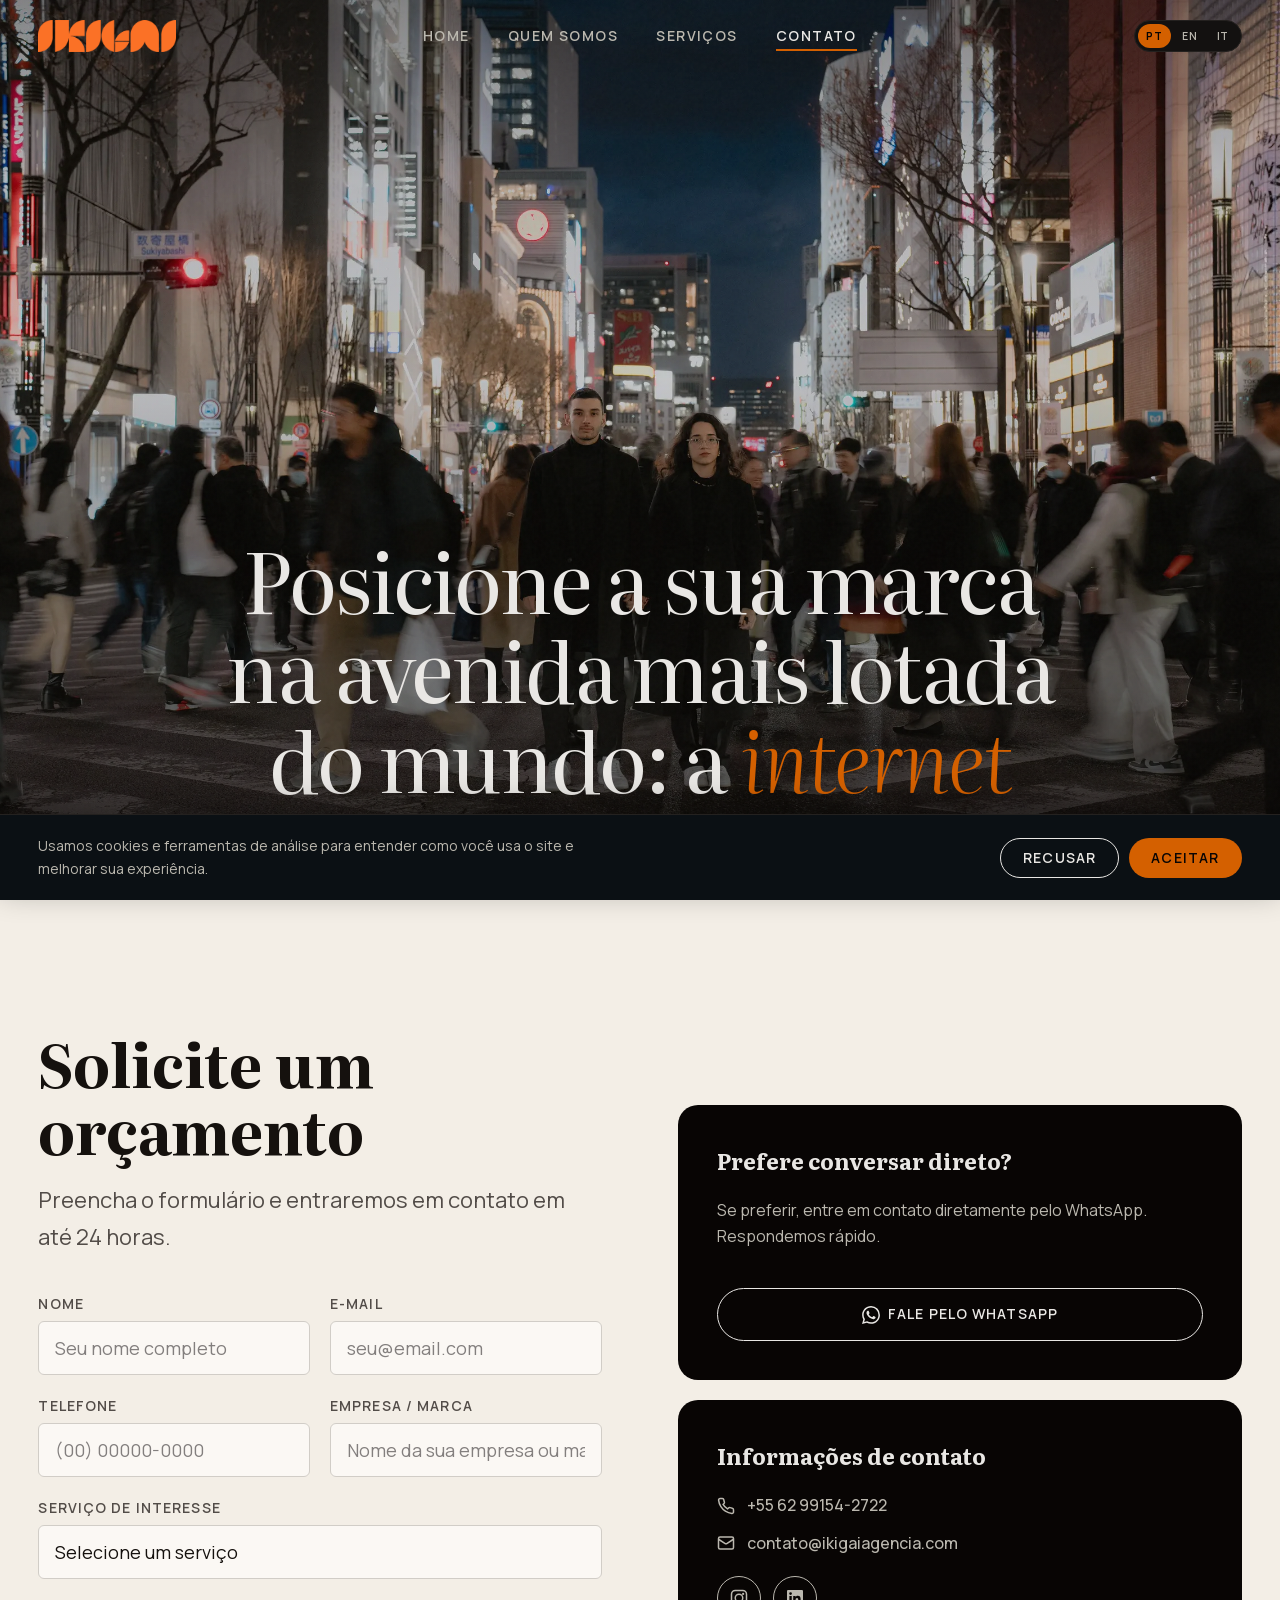
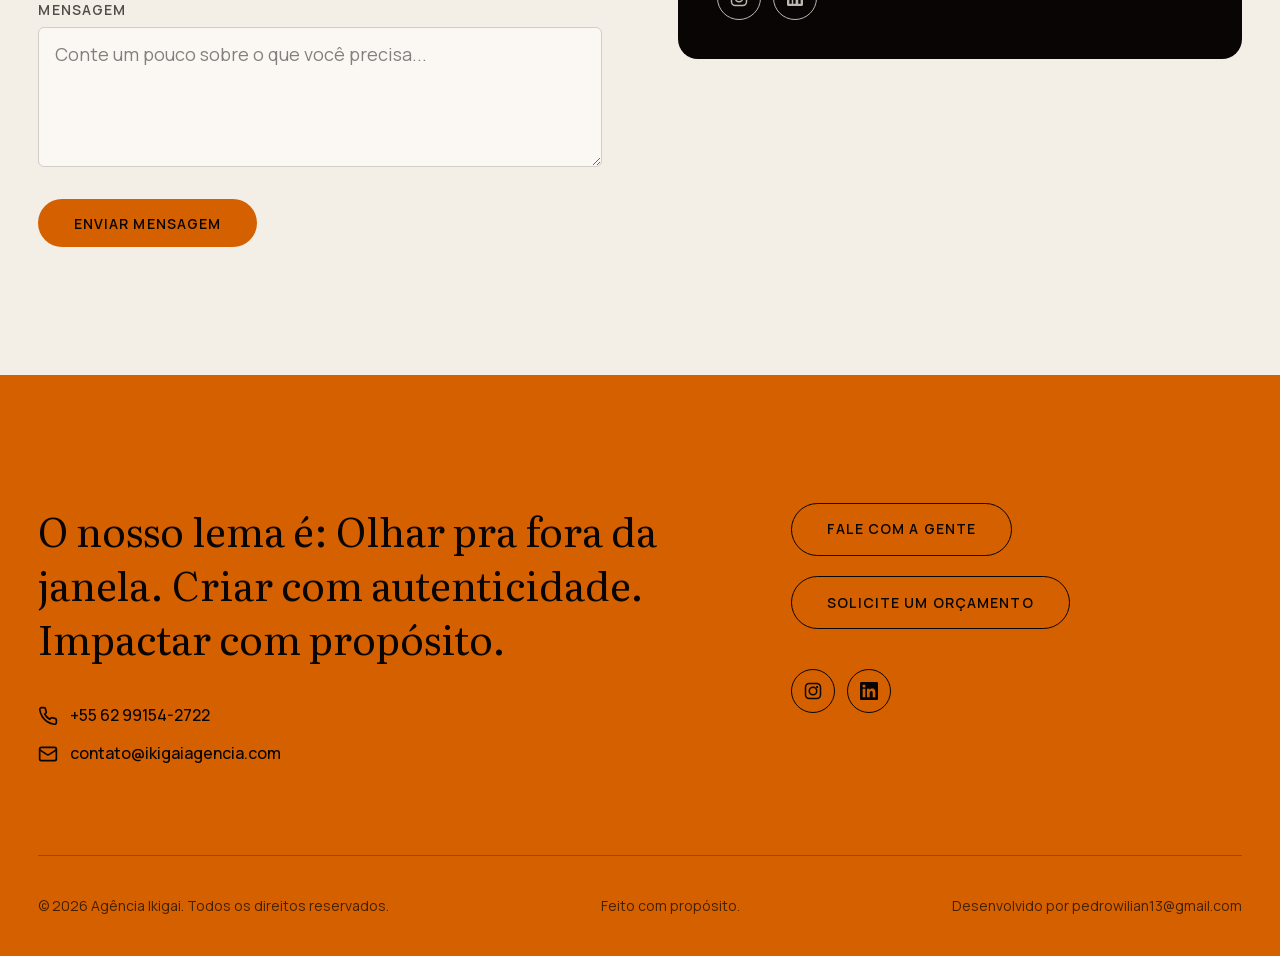
==== contato.html @ 5afc7153 "Usa URLs limpas nos links internos (sem .html) GitHub Pages ja serve /pagina como alias de pagina.ht" ====
<!DOCTYPE html>
<html lang="pt-BR">
<head>
  <meta charset="UTF-8">
  <meta name="viewport" content="width=device-width, initial-scale=1.0">
  <meta name="description" content="Entre em contato com a Agência Ikigai. Solicite um orçamento ou fale com nossa equipe pelo WhatsApp.">
  <meta name="keywords" content="contato agência Ikigai, orçamento marketing digital, WhatsApp agência">
  <meta name="author" content="Agência Ikigai">
  <meta name="robots" content="index, follow">
  <meta name="theme-color" content="#D96E30">
  <link rel="canonical" href="https://ikigaiagencia.com/contato">

  <meta property="og:type" content="website">
  <meta property="og:title" content="Contato — Agência Ikigai">
  <meta property="og:description" content="Entre em contato com a Agência Ikigai. Solicite um orçamento ou fale pelo WhatsApp.">
  <meta property="og:url" content="https://ikigaiagencia.com/contato">
  <meta property="og:site_name" content="Agência Ikigai">
  <meta property="og:image" content="https://ikigaiagencia.com/assets/og-image.png">
  <meta property="og:locale" content="pt_BR">
  <meta name="twitter:card" content="summary">
  <meta name="twitter:title" content="Contato — Agência Ikigai">
  <meta name="twitter:description" content="Solicite um orçamento ou fale com a equipe Ikigai.">

  <title>Contato — Agência Ikigai</title>
  <link rel="icon" type="image/png" href="assets/logo_favicon.png">
  <link rel="apple-touch-icon" href="assets/icon_png.png">
  <link rel="preload" href="assets/fonts/manrope.woff2" as="font" type="font/woff2" crossorigin>
  <link rel="preload" href="assets/fonts/literata-normal.woff2" as="font" type="font/woff2" crossorigin>
  <link rel="stylesheet" href="css/style.css">

  <!-- Structured Data -->
  <script type="application/ld+json">
  {
    "@context": "https://schema.org",
    "@type": "MarketingAgency",
    "name": "Agência Ikigai",
    "url": "https://ikigaiagencia.com",
    "logo": "https://ikigaiagencia.com/assets/logo_header.png",
    "description": "Agência boutique de branding e conteúdo que transforma a essência de marcas em posicionamentos estratégicos.",
    "email": "contato@ikigaiagencia.com",
    "telephone": "+55-62-99154-2722",
    "sameAs": [
      "https://www.instagram.com/agencia.ikigai/",
      "https://www.linkedin.com/company/ikigai-ag%C3%AAncia/"
    ],
    "serviceType": ["Estratégia de Conteúdo", "Conteúdo Criativo", "Storymaker", "Análise de Perfil", "DNA da Marca", "Branding Completo", "Projetos Personalizados"]
  }
  </script>
</head>
<body>

  <a href="#main-content" class="skip-link" data-i18n="a11y.skipToContent">Pular para o conteúdo</a>

  <header class="header" role="banner">
    <a href="/" class="logo" aria-label="Ikigai - Página inicial">
      <img src="assets/logo_header.png" alt="Agência Ikigai" class="logo__img">
    </a>
    <nav class="nav" aria-label="Navegação principal">
      <a href="/" data-i18n="nav.home">Home</a>
      <a href="quem-somos" data-i18n="nav.about">Quem Somos</a>
      <a href="servicos" data-i18n="nav.services">Serviços</a>
      <a href="contato" class="active" data-i18n="nav.contact">Contato</a>
    </nav>
    <div class="lang-switch">
      <button class="lang-switch__btn active" data-lang="pt">PT</button>
      <button class="lang-switch__btn" data-lang="en">EN</button>
      <button class="lang-switch__btn" data-lang="it">IT</button>
    </div>
    <button class="hamburger" aria-label="Abrir menu" aria-expanded="false">
      <span></span><span></span><span></span>
    </button>
  </header>
  <div class="mobile-nav" role="dialog" aria-label="Menu de navegação">
    <a href="/" data-i18n="nav.home">Home</a>
    <a href="quem-somos" data-i18n="nav.about">Quem Somos</a>
    <a href="servicos" data-i18n="nav.services">Serviços</a>
    <a href="contato" data-i18n="nav.contact">Contato</a>
  </div>
  <!-- HERO -->
  <!-- HERO -->
  <section id="main-content" class="hero hero--page hero--photo section--dark">
    <picture>
      <source type="image/webp" media="(max-width: 700px)" srcset="assets/contato-hero-mobile.webp">
      <source type="image/jpeg" media="(max-width: 700px)" srcset="assets/contato-hero-mobile.jpg">
      <source type="image/webp" srcset="assets/contato-hero.webp">
      <img class="hero__photo" src="assets/contato-hero.jpg" width="2400" height="1600"
           fetchpriority="high" decoding="async"
           data-i18n="contact.hero.photoAlt" data-i18n-attr="alt"
           alt="Fundadores da Ikigai parados no cruzamento de Ginza, em Tóquio, enquanto a multidão passa ao redor">
    </picture>
    <div class="hero__scrim" aria-hidden="true"></div>
    <div class="hero__noise" aria-hidden="true"></div>
    <div class="hero__content">
      <h1 class="hero__headline hero__headline--sm" data-i18n-html="contact.hero.headline">Posicione a sua marca na avenida mais lotada do mundo: a <em>internet</em></h1>
    </div>
  </section>

  <!-- FORMULÁRIO -->
  <section class="section section--warm">
    <div class="container split-grid">

      <div class="reveal">
        <h2 class="section-title" data-i18n="cta.quote">Solicite um orçamento</h2>
        <p class="section-desc" style="margin-bottom: var(--space-md);" data-i18n="contact.form.desc">Preencha o formulário e entraremos em contato em até 24 horas.</p>

        <form class="form" action="https://api.web3forms.com/submit" method="POST" novalidate>
          <input type="hidden" name="access_key" value="4ffe1305-ec29-4b0c-a8c3-6fc9360edd80">
          <input type="hidden" name="subject" value="Novo contato via site — Agência Ikigai">
          <input type="checkbox" name="botcheck" class="form__honeypot" tabindex="-1" autocomplete="off" aria-hidden="true">

          <div class="form__row">
            <div class="form__field">
              <label class="form__label" for="name" data-i18n="contact.form.name.label">Nome</label>
              <input class="form__input" type="text" id="name" name="name" placeholder="Seu nome completo" data-i18n="contact.form.name.placeholder" required>
              <span class="form__error" data-i18n="contact.form.requiredError">Campo obrigatório</span>
            </div>
            <div class="form__field">
              <label class="form__label" for="email" data-i18n="contact.form.email.label">E-mail</label>
              <input class="form__input" type="email" id="email" name="email" placeholder="seu@email.com" data-i18n="contact.form.email.placeholder" required>
              <span class="form__error" data-i18n="contact.form.email.error">E-mail inválido</span>
            </div>
          </div>

          <div class="form__row">
            <div class="form__field">
              <label class="form__label" for="phone" data-i18n="contact.form.phone.label">Telefone</label>
              <input class="form__input" type="tel" id="phone" name="phone" placeholder="(00) 00000-0000" data-i18n="contact.form.phone.placeholder">
            </div>
            <div class="form__field">
              <label class="form__label" for="company" data-i18n="contact.form.company.label">Empresa / Marca</label>
              <input class="form__input" type="text" id="company" name="company" placeholder="Nome da sua empresa ou marca" data-i18n="contact.form.company.placeholder">
            </div>
          </div>

          <div class="form__field">
            <label class="form__label" for="service" data-i18n="contact.form.service.label">Serviço de interesse</label>
            <select class="form__select" id="service" name="service">
              <option value="" data-i18n="contact.form.service.placeholder">Selecione um serviço</option>
              <option value="estrategia-conteudo" data-i18n="services.1.name">Estratégia de Conteúdo</option>
              <option value="conteudo-criativo" data-i18n="services.2.name">Conteúdo Criativo</option>
              <option value="storymaker" data-i18n="services.3.name">Storymaker</option>
              <option value="analise-perfil" data-i18n="services.4.name">Análise de Perfil e Diagnóstico Digital</option>
              <option value="dna-marca" data-i18n="services.5.name">DNA da Marca</option>
              <option value="branding-completo" data-i18n="services.6.name">Branding Completo</option>
              <option value="projetos-personalizados" data-i18n="services.7.name">Projetos Personalizados</option>
              <option value="outro" data-i18n="contact.form.service.other">Outro</option>
            </select>
          </div>

          <div class="form__field">
            <label class="form__label" for="message" data-i18n="contact.form.message.label">Mensagem</label>
            <textarea class="form__textarea" id="message" name="message" placeholder="Conte um pouco sobre o que você precisa..." data-i18n="contact.form.message.placeholder" required></textarea>
            <span class="form__error" data-i18n="contact.form.requiredError">Campo obrigatório</span>
          </div>

          <button type="submit" class="btn btn--orange form__submit" style="align-self: flex-start; margin-top: var(--space-xs);" data-i18n="contact.form.submit" data-label-idle="contact.form.submit" data-label-busy="contact.form.submitting">Enviar mensagem</button>
        </form>

        <div class="form__success" role="status" aria-live="polite">
          <h3 data-i18n="contact.form.success.title">Mensagem enviada!</h3>
          <p data-i18n="contact.form.success.text">Obrigado pelo contato. Retornaremos em breve.</p>
          <button type="button" class="btn btn--outline-dark form__success-reset" data-i18n="contact.form.success.another">Enviar outra mensagem</button>
        </div>

        <div class="form__error-banner" role="alert" aria-live="assertive">
          <h3 data-i18n="contact.form.error.title">Não foi possível enviar</h3>
          <p data-i18n="contact.form.error.text">Algo deu errado ao enviar sua mensagem. Tente novamente ou fale com a gente pelo WhatsApp.</p>
        </div>
      </div>

      <!-- SIDEBAR -->
      <div class="reveal reveal-d2" style="padding-top: var(--space-lg);">
        <div class="info-card">
          <h3 class="info-card__title" data-i18n="contact.sidebar.whatsapp.title">Prefere conversar direto?</h3>
          <p class="info-card__text" data-i18n="contact.sidebar.whatsapp.text">Se preferir, entre em contato diretamente pelo WhatsApp. Respondemos rápido.</p>
          <a href="https://api.whatsapp.com/send?phone=5562991542722&text=Ol%C3%A1%2C%20gostaria%20de%20saber%20mais%20sobre%20os%20servi%C3%A7os%20da%20Ikigai!" class="btn btn--outline" target="_blank" rel="noopener" style="width: 100%; justify-content: center;">
            <svg viewBox="0 0 24 24" fill="currentColor" style="width:18px;height:18px;"><path d="M17.472 14.382c-.297-.149-1.758-.867-2.03-.967-.273-.099-.471-.148-.67.15-.197.297-.767.966-.94 1.164-.173.199-.347.223-.644.075-.297-.15-1.255-.463-2.39-1.475-.883-.788-1.48-1.761-1.653-2.059-.173-.297-.018-.458.13-.606.134-.133.298-.347.446-.52.149-.174.198-.298.298-.497.099-.198.05-.371-.025-.52-.075-.149-.669-1.612-.916-2.207-.242-.579-.487-.5-.669-.51-.173-.008-.371-.01-.57-.01-.198 0-.52.074-.792.372-.272.297-1.04 1.016-1.04 2.479 0 1.462 1.065 2.875 1.213 3.074.149.198 2.096 3.2 5.077 4.487.709.306 1.262.489 1.694.625.712.227 1.36.195 1.871.118.571-.085 1.758-.719 2.006-1.413.248-.694.248-1.289.173-1.413-.074-.124-.272-.198-.57-.347m-5.421 7.403h-.004a9.87 9.87 0 01-5.031-1.378l-.361-.214-3.741.982.998-3.648-.235-.374a9.86 9.86 0 01-1.51-5.26c.001-5.45 4.436-9.884 9.888-9.884 2.64 0 5.122 1.03 6.988 2.898a9.825 9.825 0 012.893 6.994c-.003 5.45-4.437 9.884-9.885 9.884m8.413-18.297A11.815 11.815 0 0012.05 0C5.495 0 .16 5.335.157 11.892c0 2.096.547 4.142 1.588 5.945L.057 24l6.305-1.654a11.882 11.882 0 005.683 1.448h.005c6.554 0 11.89-5.335 11.893-11.893a11.821 11.821 0 00-3.48-8.413z"/></svg>
            <span data-i18n="contact.sidebar.whatsapp.cta">Fale pelo WhatsApp</span>
          </a>
        </div>

        <div class="info-card">
          <h3 class="info-card__title" data-i18n="contact.sidebar.info.title">Informações de contato</h3>
          <div class="footer__contact-row" style="color: var(--text-muted);">
            <svg viewBox="0 0 24 24" fill="none" stroke="currentColor" stroke-width="2" style="width:18px;height:18px;"><path d="M22 16.92v3a2 2 0 01-2.18 2 19.79 19.79 0 01-8.63-3.07 19.5 19.5 0 01-6-6 19.79 19.79 0 01-3.07-8.67A2 2 0 014.11 2h3a2 2 0 012 1.72c.127.96.361 1.903.7 2.81a2 2 0 01-.45 2.11L8.09 9.91a16 16 0 006 6l1.27-1.27a2 2 0 012.11-.45c.907.339 1.85.573 2.81.7A2 2 0 0122 16.92z"/></svg>
            <span>+55 62 99154-2722</span>
          </div>
          <div class="footer__contact-row" style="color: var(--text-muted);">
            <svg viewBox="0 0 24 24" fill="none" stroke="currentColor" stroke-width="2" style="width:18px;height:18px;"><rect x="2" y="4" width="20" height="16" rx="2"/><path d="M22 7l-8.97 5.7a1.94 1.94 0 01-2.06 0L2 7"/></svg>
            <span>contato@ikigaiagencia.com</span>
          </div>
          <div class="footer__social" style="margin-top: var(--space-sm);">
            <a href="https://www.instagram.com/agencia.ikigai/" target="_blank" rel="noopener" aria-label="Instagram" style="border-color: var(--text-muted); color: var(--text-muted);">
              <svg viewBox="0 0 24 24" fill="none" stroke="currentColor" stroke-width="2"><rect x="2" y="2" width="20" height="20" rx="5"/><circle cx="12" cy="12" r="5"/><circle cx="17.5" cy="6.5" r="1.5" fill="currentColor" stroke="none"/></svg>
            </a>
            <a href="https://www.linkedin.com/company/ikigai-ag%C3%AAncia/" target="_blank" rel="noopener" aria-label="LinkedIn" style="border-color: var(--text-muted); color: var(--text-muted);">
              <svg viewBox="0 0 24 24" fill="currentColor" style="width:16px;height:16px;"><path d="M20.447 20.452h-3.554v-5.569c0-1.328-.027-3.037-1.852-3.037-1.853 0-2.136 1.445-2.136 2.939v5.667H9.351V9h3.414v1.561h.046c.477-.9 1.637-1.85 3.37-1.85 3.601 0 4.267 2.37 4.267 5.455v6.286zM5.337 7.433a2.062 2.062 0 01-2.063-2.065 2.064 2.064 0 112.063 2.065zm1.782 13.019H3.555V9h3.564v11.452zM22.225 0H1.771C.792 0 0 .774 0 1.729v20.542C0 23.227.792 24 1.771 24h20.451C23.2 24 24 23.227 24 22.271V1.729C24 .774 23.2 0 22.222 0h.003z"/></svg>
            </a>
          </div>
        </div>
      </div>

    </div>
  </section>

  <!-- FOOTER -->
  <footer class="footer" role="contentinfo">
    <div class="footer__grid">
      <div>
        <p class="footer__tagline" data-i18n="footer.tagline">Somos mais que uma agência de marketing: somos construtores de narrativas autênticas que refletem a essência única de cada marca.</p>
        <div class="footer__contact-row">
          <svg viewBox="0 0 24 24" fill="none" stroke="currentColor" stroke-width="2"><path d="M22 16.92v3a2 2 0 01-2.18 2 19.79 19.79 0 01-8.63-3.07 19.5 19.5 0 01-6-6 19.79 19.79 0 01-3.07-8.67A2 2 0 014.11 2h3a2 2 0 012 1.72c.127.96.361 1.903.7 2.81a2 2 0 01-.45 2.11L8.09 9.91a16 16 0 006 6l1.27-1.27a2 2 0 012.11-.45c.907.339 1.85.573 2.81.7A2 2 0 0122 16.92z"/></svg>
          <span>+55 62 99154-2722</span>
        </div>
        <div class="footer__contact-row">
          <svg viewBox="0 0 24 24" fill="none" stroke="currentColor" stroke-width="2"><rect x="2" y="4" width="20" height="16" rx="2"/><path d="M22 7l-8.97 5.7a1.94 1.94 0 01-2.06 0L2 7"/></svg>
          <span>contato@ikigaiagencia.com</span>
        </div>
      </div>
      <div class="footer__actions">
        <a href="https://api.whatsapp.com/send?phone=5562991542722&text=Ol%C3%A1%2C%20gostaria%20de%20saber%20mais%20sobre%20os%20servi%C3%A7os%20da%20Ikigai!" class="btn btn--outline" target="_blank" rel="noopener" data-i18n="cta.talk">Fale com a gente</a>
        <a href="contato" class="btn btn--outline" data-i18n="cta.quote">Solicite um orçamento</a>
        <div class="footer__social">
          <a href="https://www.instagram.com/agencia.ikigai/" target="_blank" rel="noopener" aria-label="Instagram">
            <svg viewBox="0 0 24 24" fill="none" stroke="currentColor" stroke-width="2"><rect x="2" y="2" width="20" height="20" rx="5"/><circle cx="12" cy="12" r="5"/><circle cx="17.5" cy="6.5" r="1.5" fill="currentColor" stroke="none"/></svg>
          </a>
          <a href="https://www.linkedin.com/company/ikigai-ag%C3%AAncia/" target="_blank" rel="noopener" aria-label="LinkedIn">
            <svg viewBox="0 0 24 24" fill="currentColor"><path d="M20.447 20.452h-3.554v-5.569c0-1.328-.027-3.037-1.852-3.037-1.853 0-2.136 1.445-2.136 2.939v5.667H9.351V9h3.414v1.561h.046c.477-.9 1.637-1.85 3.37-1.85 3.601 0 4.267 2.37 4.267 5.455v6.286zM5.337 7.433a2.062 2.062 0 01-2.063-2.065 2.064 2.064 0 112.063 2.065zm1.782 13.019H3.555V9h3.564v11.452zM22.225 0H1.771C.792 0 0 .774 0 1.729v20.542C0 23.227.792 24 1.771 24h20.451C23.2 24 24 23.227 24 22.271V1.729C24 .774 23.2 0 22.222 0h.003z"/></svg>
          </a>
        </div>
      </div>
    </div>
    <div class="footer__bottom">
      <span>&copy; <span id="copyright-year"></span> <span data-i18n="footer.rightsSuffix">Agência Ikigai. Todos os direitos reservados.</span></span>
      <span data-i18n="footer.made">Feito com propósito.</span>
      <span data-i18n-html="footer.devCredit">Desenvolvido por <a href="mailto:pedrowilian13@gmail.com">pedrowilian13@gmail.com</a></span>
    </div>
  </footer>

  <div class="cookie-consent" hidden>
    <p class="cookie-consent__text" data-i18n="cookieConsent.text">Usamos cookies e ferramentas de análise para entender como você usa o site e melhorar sua experiência.</p>
    <div class="cookie-consent__actions">
      <button type="button" class="btn btn--outline cookie-consent__decline" data-i18n="cookieConsent.decline">Recusar</button>
      <button type="button" class="btn btn--orange cookie-consent__accept" data-i18n="cookieConsent.accept">Aceitar</button>
    </div>
  </div>

  <script src="js/main.js"></script>
  <script src="js/i18n.js"></script>
  <script src="js/consent.js"></script>
</body>
</html>
---- css/style.css ----
/* ===== FONTS (self-hosted) ===== */
/* Downloaded once from Google Fonts and served from this domain instead of
   fonts.googleapis.com + fonts.gstatic.com — that pair of cross-origin
   requests (separate DNS + TLS handshakes each) was blocking first paint
   on every visit, worst on mobile networks with higher round-trip time.
   Same three variable-font files Google was already serving (one file
   covers the whole 300–700 weight range per style/family), just fetched
   same-origin now instead of cross-origin. */
@font-face {
  font-family: 'Literata';
  font-style: normal;
  font-weight: 300 700;
  font-display: swap;
  src: url('../assets/fonts/literata-normal.woff2') format('woff2');
  unicode-range: U+0000-00FF, U+0131, U+0152-0153, U+02BB-02BC, U+02C6, U+02DA, U+02DC, U+0304, U+0308, U+0329, U+2000-206F, U+20AC, U+2122, U+2191, U+2193, U+2212, U+2215, U+FEFF, U+FFFD;
}
@font-face {
  font-family: 'Literata';
  font-style: italic;
  font-weight: 300 700;
  font-display: swap;
  src: url('../assets/fonts/literata-italic.woff2') format('woff2');
  unicode-range: U+0000-00FF, U+0131, U+0152-0153, U+02BB-02BC, U+02C6, U+02DA, U+02DC, U+0304, U+0308, U+0329, U+2000-206F, U+20AC, U+2122, U+2191, U+2193, U+2212, U+2215, U+FEFF, U+FFFD;
}
@font-face {
  font-family: 'Manrope';
  font-style: normal;
  font-weight: 300 700;
  font-display: swap;
  src: url('../assets/fonts/manrope.woff2') format('woff2');
  unicode-range: U+0000-00FF, U+0131, U+0152-0153, U+02BB-02BC, U+02C6, U+02DA, U+02DC, U+0304, U+0308, U+0329, U+2000-206F, U+20AC, U+2122, U+2191, U+2193, U+2212, U+2215, U+FEFF, U+FFFD;
}

/* ===== DESIGN TOKENS ===== */
:root {
  --dark:          oklch(0.12 0.008 50);
  --dark-surface:  oklch(0.15 0.01 50);
  --dark-card:     oklch(0.17 0.012 240);
  --warm:          oklch(0.95 0.012 80);
  --warm-alt:      oklch(0.92 0.015 75);
  --cream:         oklch(0.98 0.006 80);
  --text-on-dark:  oklch(0.93 0.005 80);
  --text-on-warm:  oklch(0.18 0.008 50);
  --text-muted: oklch(0.782 0.013 91.548);
  --text-muted-warm: oklch(0.42 0.01 50);
  --orange:        oklch(0.62 0.18 55);
  --orange-hover:  oklch(0.55 0.2 48);
  --orange-glow:   oklch(0.62 0.18 55 / 0.2);
  --orange-subtle: oklch(0.62 0.18 55 / 0.08);
  --green-check:   oklch(0.55 0.16 150);
  --red-error:     oklch(0.55 0.2 25);
  --border-dark:   oklch(0.25 0.005 50);
  --border-warm:   oklch(0.85 0.01 80);

  --font-display: 'Literata', Georgia, 'Times New Roman', serif;
  --font-body:    'Manrope', system-ui, -apple-system, sans-serif;

  --text-xs:   clamp(0.75rem,  0.7rem  + 0.25vw, 0.875rem);
  --text-sm:   clamp(0.875rem, 0.82rem + 0.3vw,  1rem);
  --text-base: clamp(1rem,     0.93rem + 0.35vw, 1.125rem);
  --text-lg:   clamp(1.125rem, 1rem    + 0.6vw,  1.375rem);
  --text-xl:   clamp(1.5rem,   1.15rem + 1.75vw, 2.5rem);
  --text-2xl:  clamp(2rem,     1.4rem  + 3vw,    3.75rem);
  --text-3xl:  clamp(2.5rem,   1.6rem  + 4.5vw,  5.5rem);
  --text-hero: clamp(2.5rem,   1.5rem  + 4.5vw,  5rem);

  --space-xs:  clamp(0.5rem,   1vw,  0.75rem);
  --space-sm:  clamp(0.75rem,  2vw,  1.25rem);
  --space-md:  clamp(1.5rem,   3vw,  2.5rem);
  --space-lg:  clamp(3rem,     6vw,  5rem);
  --space-xl:  clamp(5rem,     10vw, 9rem);
  --space-2xl: clamp(7rem,     14vw, 13rem);

  --max-w:        1280px;
  --max-w-narrow: 860px;
  --header-h:     72px;
  --r-sm: 6px; --r-md: 12px; --r-lg: 20px; --r-pill: 100px;
  --ease-out: cubic-bezier(0.16, 1, 0.3, 1);
  --ease-smooth: cubic-bezier(0.4, 0, 0.2, 1);
  --z-base: 1; --z-sticky: 10; --z-overlay: 50; --z-modal: 100;
}

/* ===== RESET ===== */
*, *::before, *::after { margin: 0; padding: 0; box-sizing: border-box; }
html { scroll-behavior: smooth; -webkit-font-smoothing: antialiased; -moz-osx-font-smoothing: grayscale; }
body {
  font-family: var(--font-body); font-size: var(--text-base);
  line-height: 1.6; color: var(--text-on-dark);
  background: var(--dark); overflow-x: hidden;
}
a { color: inherit; text-decoration: none; }
img, video { display: block; max-width: 100%; height: auto; }
button { font-family: inherit; cursor: pointer; border: none; background: none; color: inherit; }
ul, ol { list-style: none; }
select { appearance: none; }

/* ===== UTILITIES ===== */
.container    { max-width: var(--max-w); margin-inline: auto; padding-inline: var(--space-md); }
.container-sm { max-width: var(--max-w-narrow); margin-inline: auto; padding-inline: var(--space-md); }
.split-grid   { display: grid; grid-template-columns: 1fr 1fr; gap: var(--space-lg); align-items: start; }
.split-grid--center { align-items: center; }

/* ===== SKIP LINK ===== */
.skip-link {
  position: fixed; top: 0; left: var(--space-md); z-index: var(--z-modal);
  transform: translateY(-120%);
  background: var(--orange); color: var(--dark);
  font-family: var(--font-body); font-size: var(--text-xs); font-weight: 600;
  padding: 0.75rem 1.25rem; border-radius: 0 0 var(--r-sm) var(--r-sm);
  transition: transform 0.3s var(--ease-out);
}
.skip-link:focus { transform: translateY(0); outline: 2px solid var(--dark); outline-offset: -4px; }

/* ===== HEADER ===== */
.header {
  position: fixed; inset-inline: 0; top: 0; z-index: var(--z-modal);
  height: var(--header-h);
  display: grid; grid-template-columns: 1fr auto 1fr;
  align-items: center;
  padding-inline: var(--space-md);
  transition: background 0.5s var(--ease-out), backdrop-filter 0.5s var(--ease-out);
}
.header .hamburger { justify-self: end; }
.header::after {
  content: ''; position: absolute; bottom: 0; left: var(--space-md); right: var(--space-md);
  height: 1px; background: var(--border-dark); opacity: 0;
  transition: opacity 0.5s var(--ease-out);
}
.header.scrolled {
  background: oklch(0.12 0.008 50 / 0.8);
  backdrop-filter: blur(24px) saturate(1.3);
  -webkit-backdrop-filter: blur(24px) saturate(1.3);
}
.header.scrolled::after { opacity: 1; }

.logo { display: flex; align-items: center; gap: 0.75rem; }
.logo__img {
  height: 32px; width: auto; display: block;
  transition: transform 0.4s var(--ease-out), opacity 0.3s var(--ease-smooth);
}
.logo:hover .logo__img { transform: scale(1.04); opacity: 0.85; }

.nav { display: flex; align-items: center; justify-content: center; gap: clamp(1.5rem, 3vw, 2.5rem); }
.nav a {
  font-size: var(--text-xs); font-weight: 600;
  letter-spacing: 0.1em; text-transform: uppercase;
  color: var(--text-muted); position: relative; padding-block: 4px;
  transition: color 0.3s var(--ease-smooth);
}
.nav a::after {
  content: ''; position: absolute; bottom: 0; left: 0;
  width: 0; height: 2px; background: var(--orange);
  transition: width 0.4s var(--ease-out);
}
.nav a:hover, .nav a.active { color: var(--text-on-dark); }
.nav a:hover::after, .nav a.active::after { width: 100%; }
.nav a:focus-visible { outline: 2px solid var(--orange); outline-offset: 4px; border-radius: 2px; }

/* Language switcher */
.lang-switch {
  display: flex; align-items: center; gap: 2px;
  background: oklch(0.18 0.005 50); border-radius: var(--r-pill);
  padding: 3px; border: 1px solid var(--border-dark);
  width: fit-content; flex-shrink: 0;
}
/* Only meaningful in .header's grid — reused inside .mobile-nav (a flex
   column), where justify-self still applies and was shoving it into the
   corner instead of letting it centre with the rest of the menu. */
.header .lang-switch { justify-self: end; }
.lang-switch__btn {
  font-family: var(--font-body); font-size: 0.65rem; font-weight: 600;
  letter-spacing: 0.05em; text-transform: uppercase;
  padding: 0.3rem 0.55rem; border-radius: var(--r-pill);
  color: var(--text-muted); cursor: pointer;
  transition: all 0.3s var(--ease-smooth);
  border: none; background: none;
}
.lang-switch__btn:hover { color: var(--text-on-dark); }
.lang-switch__btn.active {
  background: var(--orange); color: var(--dark); font-weight: 700;
}
.lang-switch__btn:focus-visible { outline: 2px solid var(--orange); outline-offset: 2px; }

.hamburger {
  display: none; flex-direction: column; gap: 5px;
  width: 28px; padding: 4px 0; cursor: pointer;
}
.hamburger:focus-visible { outline: 2px solid var(--orange); outline-offset: 3px; border-radius: var(--r-sm); }
.hamburger span {
  display: block; height: 2px; background: var(--text-on-dark);
  border-radius: 2px; transition: transform 0.35s var(--ease-out), opacity 0.35s var(--ease-out);
  transform-origin: center;
}
.hamburger.open span:nth-child(1) { transform: translateY(7px) rotate(45deg); }
.hamburger.open span:nth-child(2) { opacity: 0; }
.hamburger.open span:nth-child(3) { transform: translateY(-7px) rotate(-45deg); }

.mobile-nav {
  position: fixed; inset: 0; z-index: var(--z-overlay);
  background: oklch(0.08 0.01 50 / 0.97); backdrop-filter: blur(40px);
  display: flex; flex-direction: column; align-items: center; justify-content: center; gap: 2.5rem;
  opacity: 0; pointer-events: none; transition: opacity 0.45s var(--ease-out);
}
.mobile-nav.open { opacity: 1; pointer-events: all; }
.mobile-nav a {
  font-family: var(--font-display); font-size: var(--text-xl); font-weight: 700;
  letter-spacing: 0.02em; transition: color 0.3s var(--ease-smooth);
}
.mobile-nav a:hover { color: var(--orange); }

/* ===== BUTTONS ===== */
.btn {
  display: inline-flex; align-items: center; gap: 0.5rem;
  font-family: var(--font-body); font-size: var(--text-xs); font-weight: 600;
  letter-spacing: 0.08em; text-transform: uppercase;
  padding: 0.9rem 2.2rem; border-radius: var(--r-pill);
  transition: all 0.35s var(--ease-out); cursor: pointer;
}
.btn:focus-visible { outline: 2px solid var(--orange); outline-offset: 3px; }
.btn:active { transform: scale(0.96); }
.btn--orange { background: var(--orange); color: var(--dark); }
.btn--orange:hover { background: var(--orange-hover); transform: translateY(-2px); box-shadow: 0 10px 40px var(--orange-glow); }
.btn--outline { border: 1.5px solid var(--text-on-dark); color: var(--text-on-dark); }
.btn--outline:hover { background: var(--text-on-dark); color: var(--dark); transform: translateY(-2px); }
.btn--outline-dark { border: 1.5px solid var(--text-on-warm); color: var(--text-on-warm); }
.btn--outline-dark:hover { background: var(--text-on-warm); color: var(--warm); transform: translateY(-2px); }

/* ===== SECTIONS ===== */
.section { padding-block: var(--space-xl); }
.section--dark { background: var(--dark); color: var(--text-on-dark); }
.section--surface { background: var(--dark-surface); color: var(--text-on-dark); }
.section--warm { background: var(--warm); color: var(--text-on-warm); }
.section--orange { background: var(--orange); color: var(--dark); }
/* Fills the viewport and centers its content vertically instead of relying
   on padding-block to space it out — lets a section occupy exactly one
   screen without needing to scroll inside it to see the rest. */
.section--fullscreen {
  min-height: 100vh; min-height: 100dvh;
  padding-block: var(--space-lg);
  display: flex; align-items: center;
}

.section-label {
  font-size: var(--text-xs); font-weight: 600;
  text-transform: uppercase; letter-spacing: 0.15em;
  color: var(--orange); margin-bottom: var(--space-sm);
  display: flex; align-items: center; gap: 0.75rem;
}
.section-label::before { content: ''; width: 24px; height: 1.5px; background: var(--orange); flex-shrink: 0; }
.section-title {
  font-family: var(--font-display); font-size: var(--text-2xl);
  font-weight: 700; line-height: 1.12; margin-bottom: var(--space-sm);
  text-wrap: balance;
}
/* For a title that's a full sentence rather than a short punchy phrase —
   at the default size a long sentence wraps to 5-6 lines and dominates
   the section. */
.section-title--md { font-size: var(--text-xl); }
.section-desc { font-size: var(--text-lg); max-width: 60ch; line-height: 1.65; }
.section-desc--lead { margin-bottom: var(--space-lg); }
.section--dark .section-desc { color: var(--text-muted); }
.section--warm .section-desc { color: var(--text-muted-warm); }

/* ===== HERO ===== */
.hero {
  /* min-height, not height: a fixed height clips the content instead of
     letting the section grow when the headline wraps on a short window. */
  min-height: 100vh; min-height: 100dvh;
  display: flex; flex-direction: column; align-items: flex-start; justify-content: center;
  padding: var(--header-h) var(--space-md) var(--space-md);
  position: relative; overflow: hidden;
}
/* Background circles — inspired by kokonutui */
.hero__grid {
  position: absolute; inset: 0; pointer-events: none; overflow: hidden;
  mask-image: radial-gradient(ellipse at center, transparent 30%, black);
  -webkit-mask-image: radial-gradient(ellipse at center, transparent 30%, black);
}
/* Drift via transform (GPU-composited), not background-position (forces a
   full repaint of the element every frame for as long as the page is
   open) — same subtle diagonal-line drift, much cheaper to sustain on
   mobile GPUs. Oversized (inset: -20%) so the translate never reveals an
   edge of the pattern. */
.hero__grid::before {
  content: ''; position: absolute; inset: -20%;
  background-image: repeating-linear-gradient(100deg,
    oklch(0.55 0.01 240) 0%, oklch(0.55 0.01 240) 1px,
    transparent 1px, transparent 4%);
  opacity: 0.15;
  animation: grid-drift 40s linear infinite;
  will-change: transform;
}
@keyframes grid-drift {
  0%   { transform: translate(0%, 0%); }
  100% { transform: translate(10%, 10%); }
}

.hero__circles {
  position: absolute; inset: 0; pointer-events: none;
  display: grid; place-items: center;
}
.hero__circle {
  position: absolute; border-radius: 50%;
  border: 2px solid transparent;
  background: linear-gradient(to bottom right, oklch(0.62 0.18 55 / 0.3), transparent) border-box;
}
.hero__circle--1 {
  width: 480px; height: 480px;
  border-color: oklch(0.62 0.18 55 / 0.6);
  animation: circle-spin 5s ease-in-out infinite;
  box-shadow: inset 0 0 80px oklch(0.62 0.18 55 / 0.1);
}
.hero__circle--2 {
  width: 480px; height: 480px;
  border-color: oklch(0.7 0.14 70 / 0.5);
  animation: circle-spin 5s ease-in-out infinite;
  animation-delay: -0.3s;
}
.hero__circle--3 {
  width: 480px; height: 480px;
  border-color: oklch(0.3 0.005 50 / 0.3);
  animation: circle-spin 5s ease-in-out infinite;
  animation-delay: -0.6s;
}
@keyframes circle-spin {
  0%   { transform: rotate(0deg)   scale(1);    opacity: 0.8; }
  50%  { transform: rotate(180deg) scale(1.15); opacity: 1;   }
  100% { transform: rotate(360deg) scale(1);    opacity: 0.8; }
}
.hero__circle--2 {
  animation-name: circle-spin-2;
}
@keyframes circle-spin-2 {
  0%   { transform: rotate(0deg)   scale(1);    opacity: 0.8; }
  50%  { transform: rotate(180deg) scale(1.10); opacity: 1;   }
  100% { transform: rotate(360deg) scale(1);    opacity: 0.8; }
}
.hero__circle--3 {
  animation-name: circle-spin-3;
}
@keyframes circle-spin-3 {
  0%   { transform: rotate(0deg)   scale(1);    opacity: 0.8; }
  50%  { transform: rotate(180deg) scale(1.20); opacity: 1;   }
  100% { transform: rotate(360deg) scale(1);    opacity: 0.8; }
}

/* Radial glow behind circles */
.hero__glow {
  position: absolute; inset: 0; pointer-events: none;
  mask-image: radial-gradient(90% 60% at 50% 50%, black 40%, transparent);
  -webkit-mask-image: radial-gradient(90% 60% at 50% 50%, black 40%, transparent);
}
.hero__glow::before {
  content: ''; position: absolute; inset: 0;
  background: radial-gradient(ellipse at center, oklch(0.5 0.15 55 / 0.3) 0%, transparent 70%);
  filter: blur(120px);
}
.hero__glow::after {
  content: ''; position: absolute; inset: 0;
  background: radial-gradient(ellipse at center, oklch(0.62 0.18 55 / 0.15) 0%, transparent 60%);
  filter: blur(80px);
}
.hero__noise {
  position: absolute; inset: 0; pointer-events: none; opacity: 0.03;
  background-image: url("data:image/svg+xml,%3Csvg viewBox='0 0 256 256' xmlns='http://www.w3.org/2000/svg'%3E%3Cfilter id='n'%3E%3CfeTurbulence type='fractalNoise' baseFrequency='0.9' numOctaves='4' stitchTiles='stitch'/%3E%3C/filter%3E%3Crect width='100%25' height='100%25' filter='url(%23n)'/%3E%3C/svg%3E");
}
.hero__content { max-width: 880px; margin-inline: auto; position: relative; z-index: var(--z-base); text-align: center; }
.hero__headline {
  font-family: var(--font-display); font-size: var(--text-hero);
  font-weight: 400; line-height: 1.08; letter-spacing: -0.025em;
  margin-bottom: var(--space-sm);
  text-wrap: balance;
}
.hero__headline em { font-style: italic; color: var(--orange); font-weight: 300; }
.hero__sub { font-size: var(--text-base); color: var(--text-muted); max-width: 52ch; line-height: 1.65; margin-bottom: var(--space-sm); margin-inline: auto; }
.hero__cta { display: flex; flex-wrap: wrap; gap: var(--space-sm); justify-content: center; }

/* Hero scroll indicator */
.hero__scroll {
  position: absolute; bottom: var(--space-md); left: 50%;
  transform: translateX(-50%); z-index: var(--z-base);
  display: flex; flex-direction: column; align-items: center; gap: 0.5rem;
}
.hero__scroll-text {
  font-size: 0.65rem; font-weight: 600; letter-spacing: 0.2em;
  text-transform: uppercase; color: var(--text-muted);
}
.hero__scroll-line {
  width: 1px; height: 40px; background: var(--border-dark);
  position: relative; overflow: hidden;
}
.hero__scroll-line::after {
  content: ''; position: absolute; top: -100%; left: 0;
  width: 100%; height: 100%; background: var(--orange);
  animation: scroll-pulse 2s cubic-bezier(0.4, 0, 0.2, 1) infinite;
}
@keyframes scroll-pulse {
  0%   { top: -100%; }
  50%  { top: 100%; }
  100% { top: 100%; }
}

/* ===== HERO — SECONDARY PAGE VARIANT ===== */
/* Lighter hero for inner pages (Quem Somos, Serviços): shorter, single
   radial glow instead of the home's full circle rig, content-proportional
   spacing instead of the home's scroll-indicator-anchored padding. */
.hero--page {
  height: auto;
  min-height: 72vh;
  padding-block: calc(var(--header-h) + var(--space-lg)) var(--space-lg);
}
.hero--page .hero__content { max-width: 1000px; }
.hero__headline--sm { font-size: var(--text-3xl); }

/* ===== HERO WITH PHOTO ===== */
/* The two figures are dead centre horizontally, and a wide box crops the 3:2
   photo vertically only — so they can't be nudged sideways. The type is
   anchored to the base instead: separating them vertically is the one axis
   we actually control, and it holds at every screen width. */
.hero--photo {
  /* Full viewport: nothing from the next section should peek below the fold. */
  min-height: 100vh;
  min-height: 100dvh;
  justify-content: flex-end;
  padding-block: calc(var(--header-h) + var(--space-lg)) var(--space-lg);
}
.hero__photo {
  position: absolute; inset: 0; z-index: 0;
  width: 100%; height: 100%;
  /* ── ENQUADRAMENTO DA FOTO ──
     O 2º valor controla a altura visível: 0% mostra o topo da imagem
     (empurra as pessoas para baixo), 100% mostra a base (puxa para cima).
     O 1º valor faz o mesmo na horizontal. */
  object-fit: cover;
  object-position: 50% 62%;
}
/* Weighted to follow the type: a light wash at the very top just for the
   fixed header, clearing through the middle so the faces and the neon read,
   then ramping up through the lower third where the headline sits.
   The photo is a night scene, so anything past ~0.85 turns it black. */
.hero__scrim {
  position: absolute; inset: 0; z-index: 1; pointer-events: none;
  background: linear-gradient(to bottom,
    oklch(0.12 0.008 50 / 0.42) 0%,
    oklch(0.12 0.008 50 / 0.18) 20%,
    oklch(0.12 0.008 50 / 0.15) 42%,
    oklch(0.12 0.008 50 / 0.40) 68%,
    oklch(0.12 0.008 50 / 0.62) 88%,
    oklch(0.12 0.008 50 / 0.72) 100%);
}
/* Centred variant: for frames where the subject sits low and small in the
   composition, the type can hold the middle without covering anyone —
   in theory. In practice "centred" (50vh) put the CTA's bottom edge only
   ~20px above the couple's heads at common laptop ratios, and getting
   worse was one shorter/wider window away. Padding-based reserves don't
   fix that safely: they add to the flex layout's total height, so a big
   enough reserve just reintroduces the scroll this variant exists to
   avoid. Anchoring the block by its own centre at a fixed 41vh — via
   absolute position, outside document flow entirely — decouples "stays
   in one screen" from "stays off the subjects": the block can never grow
   into overflow (it's sized by content, not flow). 41 rather than 50
   buys real headroom above the couple without crowding the header the
   way a more aggressive shift (tried first at 34) did on wider frames. */
.hero--photo-centered .hero__content {
  position: absolute; top: 41vh; left: 50%; transform: translate(-50%, -50%);
  width: calc(100% - 2 * var(--space-md));
}
/* Type answers to viewport HEIGHT as well as width. Width alone lets a long
   headline overflow a short window; the vh cap keeps the whole block —
   headline, subtitle and button — inside one screen, with no scroll. */
.hero--photo-centered .hero__headline { font-size: min(var(--text-3xl), 8vh); }
.hero--photo-centered .hero__sub { font-size: min(var(--text-base), 2vh); }
/* A daylight frame is far brighter than the night one, so the wash has to be
   stronger and more even — weighted through the middle, where the type sits. */
.hero__scrim.hero__scrim--centered {
  background: linear-gradient(to bottom,
    oklch(0.12 0.008 50 / 0.26) 0%,
    oklch(0.12 0.008 50 / 0.34) 28%,
    oklch(0.12 0.008 50 / 0.42) 50%,
    oklch(0.12 0.008 50 / 0.36) 74%,
    oklch(0.12 0.008 50 / 0.26) 100%);
}
.hero--photo .hero__noise { z-index: 2; }
.hero--photo .hero__content { z-index: 3; }

/* Right-anchored variant: the subject (phone in hand) sits left-of-centre
   in this frame, so the text pins to the open right side instead of
   covering it. Sized up from the standard left variant — roomier column,
   taller type — so the block reads as a real half of the screen. */
.hero--photo-right {
  justify-content: center;
  align-items: flex-end;
  padding-block: calc(var(--header-h) + var(--space-md)) var(--space-md);
}
.hero--photo-right .hero__content { margin-inline: 0; text-align: left; max-width: 560px; }
.hero--photo-right .hero__cta { justify-content: flex-start; }
/* This frame's subject and the sign's lettering both sit in the top half —
   the shared 62% default crops toward the bottom, which would cut into
   both of them, so pull the crop back up toward the top instead. */
.hero--photo-right .hero__photo { object-position: 50% 65%; }
/* Type answers to viewport HEIGHT as well as width, same reasoning as
   .hero--photo-centered — a long headline in a narrow column wraps to
   several lines, and at the default hero size that alone can run past
   one screen. Capped taller than the left variant so the block occupies
   roughly half the viewport height. */
.hero--photo-right .hero__headline { font-size: min(var(--text-2xl), 12vh); }
.hero--photo-right .hero__sub { font-size: min(var(--text-base), 4.5vh); }
/* Solid near the text, gone by the point the subject starts — darkens the
   open (right) side of the frame without touching the subject on the left. */
.hero__scrim.hero__scrim--right {
  background: linear-gradient(to left,
    oklch(0.12 0.008 50 / 0.7) 0%,
    oklch(0.12 0.008 50 / 0.55) 32%,
    transparent 48%);
}

/* ===== SECTION DIVIDER ===== */
.section-divider {
  line-height: 0; margin-top: -1px;
  background: var(--warm);
}
.section-divider svg { width: 100%; height: 40px; display: block; }

/* ===== SERVICE ICONS ===== */
.service-item__icon {
  width: 20px; height: 20px; display: block;
  margin-bottom: 0.35rem; opacity: 0.4;
  transition: opacity 0.35s cubic-bezier(0.32, 0.72, 0, 1);
}
.service-item:hover .service-item__icon { opacity: 0.8; }

/* ===== MARQUEE ===== */
.marquee-section {
  padding-block: var(--space-lg); overflow: hidden;
  contain: layout;
}
.marquee {
  display: flex; overflow: hidden;
  margin-bottom: var(--space-sm);
}
.marquee__track {
  display: flex; align-items: center;
  white-space: nowrap; gap: 0;
  animation: marquee-scroll 30s linear infinite;
  will-change: transform;
}
.marquee--reverse .marquee__track {
  animation-direction: reverse;
  animation-duration: 25s;
}
.marquee__item {
  font-family: var(--font-display);
  font-size: clamp(2rem, 1.2rem + 4vw, 4.5rem);
  font-weight: 700; letter-spacing: -0.02em;
  color: var(--text-on-dark);
  padding-inline: 0.5em;
  flex-shrink: 0;
}
.marquee__item--italic { font-style: italic; color: var(--orange); font-weight: 300; }
.marquee__item--outline {
  color: transparent;
  -webkit-text-stroke: 1.5px var(--text-muted);
  font-weight: 700;
}
.marquee__sep {
  width: 12px; height: 12px; border-radius: 50%;
  background: var(--orange); opacity: 0.4;
  flex-shrink: 0;
}
@keyframes marquee-scroll {
  0%   { transform: translateX(0); }
  100% { transform: translateX(-50%); }
}

/* ===== PRÉ-FOOTER ===== */
.prefooter { position: relative; padding: 0; overflow: hidden; line-height: 0; }
/* Height formula carried over from the old CSS-text wordmark this replaced
   (its clamp()'d font-size × 0.85 line-height) so the band occupies the
   same vertical space as before — only its content changed, not its size. */
.prefooter__photo { width: 100%; height: clamp(5.1rem, 3.4rem + 11.9vw, 15.3vw); object-fit: cover; display: block; }

/* ===== SERVICES LIST ===== */
.section--services { padding-block: var(--space-2xl); }
.services-header { margin-bottom: var(--space-sm); }
.services-list { display: flex; flex-direction: column; margin-top: var(--space-xl); }
.service-item {
  display: grid; grid-template-columns: auto 1fr auto;
  align-items: center; gap: var(--space-md);
  padding: clamp(1.25rem, 3vw, 2rem) var(--space-sm);
  border-bottom: 1px solid var(--border-dark);
  cursor: pointer; text-decoration: none;
  border-radius: var(--r-md);
  margin-inline: calc(-1 * var(--space-sm));
  transition: background 0.5s cubic-bezier(0.32, 0.72, 0, 1),
              padding-inline 0.5s cubic-bezier(0.32, 0.72, 0, 1);
}
.service-item:first-child { border-top: 1px solid var(--border-dark); }
.service-item:focus-visible { outline: 2px solid var(--orange); outline-offset: -2px; }
.service-item:hover {
  background: oklch(0.18 0.01 50);
  padding-inline: var(--space-md);
}

.service-item__num {
  font-family: var(--font-display); font-size: var(--text-2xl);
  font-weight: 700; color: var(--orange); opacity: 0.15;
  line-height: 1; min-width: 3ch; text-align: right;
  transition: opacity 0.4s cubic-bezier(0.32, 0.72, 0, 1);
}
.service-item:hover .service-item__num { opacity: 0.4; }

.service-item__body { flex: 1; }
.service-item__name {
  font-family: var(--font-display); font-size: var(--text-xl); font-weight: 400;
  transition: color 0.35s cubic-bezier(0.32, 0.72, 0, 1);
}
.service-item:hover .service-item__name { color: var(--orange); }
.service-item__desc {
  font-size: var(--text-sm); color: var(--text-muted);
  max-width: 50ch; line-height: 1.55;
  max-height: 0; overflow: hidden; opacity: 0;
  transition: max-height 0.5s cubic-bezier(0.32, 0.72, 0, 1),
              opacity 0.4s cubic-bezier(0.32, 0.72, 0, 1),
              margin 0.5s cubic-bezier(0.32, 0.72, 0, 1);
  margin-top: 0;
}
.service-item:hover .service-item__desc {
  max-height: 80px; opacity: 1; margin-top: 0.5rem;
}

.service-item__cta {
  display: flex; align-items: center; gap: 0.75rem; flex-shrink: 0;
}
.service-item__cta-text {
  font-size: var(--text-xs); font-weight: 600;
  text-transform: uppercase; letter-spacing: 0.08em;
  color: var(--orange); opacity: 0;
  transform: translateX(10px);
  transition: opacity 0.4s cubic-bezier(0.32, 0.72, 0, 1),
              transform 0.4s cubic-bezier(0.32, 0.72, 0, 1);
}
.service-item:hover .service-item__cta-text {
  opacity: 1; transform: translateX(0);
}

.service-item__arrow {
  width: 48px; height: 48px; border-radius: 50%;
  background: var(--orange); display: grid; place-items: center;
  flex-shrink: 0;
  transition: transform 0.5s cubic-bezier(0.32, 0.72, 0, 1),
              box-shadow 0.4s cubic-bezier(0.32, 0.72, 0, 1);
}
.service-item:hover .service-item__arrow {
  transform: rotate(-45deg) scale(1.08);
  box-shadow: 0 6px 24px var(--orange-glow);
}
.service-item__arrow svg {
  width: 18px; height: 18px; stroke: var(--dark); stroke-width: 2;
}
.service-item:active .service-item__arrow {
  transform: rotate(-45deg) scale(0.96);
}

/* ===== TESTIMONIALS GRID ===== */
/* Bento-style grid, not a carousel: no fixed stage height to overflow, no
   forced uniform card size — each card is exactly as tall as its own quote,
   and one featured card (the longest quote) spans the full row so it gets
   the most breathing room instead of being squeezed into an equal column. */
.testimonials-grid {
  display: grid; grid-template-columns: repeat(3, 1fr);
  gap: var(--space-md); align-items: start;
  max-width: var(--max-w); margin-inline: auto; margin-top: var(--space-lg);
  padding-inline: var(--space-md);
}
.testimonial-card {
  display: flex; flex-direction: column;
  background: var(--dark-card); border: 1px solid var(--border-dark);
  border-radius: var(--r-lg); padding: var(--space-md);
  transition: transform 0.4s var(--ease-smooth), border-color 0.4s var(--ease-smooth);
}
.testimonial-card:hover { transform: translateY(-4px); border-color: oklch(0.62 0.18 55 / 0.4); }
/* Spans 2 of 3 columns (not the full row) so the plain testimonial next to it
   can sit alongside instead of being stranded alone under a full-width row. */
.testimonial-card--featured { grid-column: span 2; }
.testimonial-card--featured .testimonial__quote { font-size: var(--text-lg); max-width: 65ch; }
/* Same 2-of-3 span as --featured, but without the enlarged quote — this one
   is wide purely to fill the row next to the stacked pair, not to read as
   the standout testimonial. */
.testimonial-card--wide { grid-column: span 2; }
/* Two shorter quotes stacked in a single grid cell so their combined height
   matches a taller neighboring card instead of leaving empty space under
   them when the grid's shared row height is set by the tallest card. */
.testimonial-stack { display: flex; flex-direction: column; gap: var(--space-md); }

@media (max-width: 900px) {
  .testimonials-grid { grid-template-columns: repeat(2, 1fr); }
  .testimonial-card--featured, .testimonial-card--wide { grid-column: 1 / -1; }
}
@media (max-width: 640px) {
  .testimonials-grid { grid-template-columns: 1fr; }
}

/* ===== TESTIMONIAL CARD CONTENT ===== */
.testimonial__quote {
  font-family: var(--font-display); font-size: var(--text-base);
  font-style: italic; line-height: 1.55;
  color: var(--text-on-dark); margin: 0;
  position: relative; padding-left: 1.5rem;
}
.testimonial__quote::before {
  content: '\201C'; position: absolute; left: 0; top: -0.15em;
  font-family: var(--font-display); font-size: 1.8em;
  color: var(--orange); line-height: 1; font-style: normal;
}
/* Pinned to the card's bottom edge via margin-top: auto (the card is a
   flex column) — keeps the avatar/name/service row at the same
   standardized distance from the bottom on every card, whatever the
   quote's length. */
.testimonial__meta {
  margin-top: auto; padding-top: var(--space-md);
  display: flex; align-items: center; gap: 0.75rem;
}
.testimonial__avatar {
  width: 44px; height: 44px; border-radius: 50%; object-fit: cover;
  border: 1.5px solid var(--orange); flex-shrink: 0;
}
.testimonial__client { font-weight: 600; font-size: var(--text-sm); margin-bottom: 0.15rem; }
.testimonial__role { font-size: var(--text-xs); color: var(--text-muted); }

/* ===== TEAM ===== */
/* Shared by the founder profiles and the roster rows. The card grid and the
   seal placeholder that used to live here went out with the photo swap. */
.team-member__name { font-family: var(--font-display); font-size: var(--text-lg); font-weight: 700; margin-bottom: 0.2rem; }
.team-member__role { font-size: var(--text-xs); color: var(--orange); text-transform: uppercase; letter-spacing: 0.08em; font-weight: 600; margin-bottom: var(--space-xs); }
/* Context-aware: this bio now appears on both dark (founders) and warm
   (roster) sections, so the muted tone can't be hard-coded to one mode. */
.team-member__bio { font-size: var(--text-sm); line-height: 1.6; }
.section--dark .team-member__bio, .section--surface .team-member__bio { color: var(--text-muted); }
.section--warm .team-member__bio { color: var(--text-muted-warm); }
.team-member__bio:not(:last-child) { margin-bottom: 0.75em; }

/* ===== ROSTER (secondary team) — horizontal spotlight cards ===== */
/* Cards stay dark even on the warm section (same call as .service-detail__card)
   so the portraits and the glow effect below read consistently either way. */
.roster { display: flex; flex-direction: column; gap: var(--space-md); margin-top: var(--space-lg); }
.roster-card {
  position: relative; display: flex; align-items: stretch; min-height: 260px;
  border-radius: var(--r-lg); overflow: hidden;
  background: var(--dark-card); border: 1px solid var(--border-dark);
  transition: transform 0.4s var(--ease-smooth);
}
.roster-card:hover { transform: translateY(-4px); }
/* Spotlight glow: a JS pointermove listener (main.js) tracks the cursor
   position relative to each card and writes it to --spot-x/--spot-y; these
   two pseudo-elements just read those vars. This is the same idea as the
   React "glow card" reference — a masked gradient ring (::before) plus a
   soft ambient wash (::after) — rebuilt in plain CSS since the reference
   is a React/Tailwind/shadcn component and this site has none of the
   three (no bundler, no npm dependency graph at all). Brand orange only,
   no rainbow hue-shift, and gated to hover rather than always-on. */
.roster-card::before {
  content: ''; position: absolute; inset: 0; z-index: 3; pointer-events: none;
  border-radius: inherit; padding: 2px;
  background:
    radial-gradient(60px 60px at var(--spot-x, 50%) var(--spot-y, 50%), oklch(0.97 0.02 55), transparent 70%),
    radial-gradient(200px 200px at var(--spot-x, 50%) var(--spot-y, 50%), oklch(0.68 0.19 55), transparent 70%);
  -webkit-mask: linear-gradient(#fff 0 0) content-box, linear-gradient(#fff 0 0);
  -webkit-mask-composite: xor;
  mask: linear-gradient(#fff 0 0) content-box, linear-gradient(#fff 0 0);
  mask-composite: exclude;
  opacity: 0; transition: opacity 0.5s var(--ease-smooth);
}
.roster-card::after {
  content: ''; position: absolute; inset: 0; z-index: 0; pointer-events: none;
  background: radial-gradient(280px 280px at var(--spot-x, 50%) var(--spot-y, 50%), oklch(0.62 0.18 55 / 0.22), transparent 70%);
  opacity: 0; transition: opacity 0.5s var(--ease-smooth);
}
.roster-card:hover::before, .roster-card:hover::after { opacity: 1; }

/* Kept in colour like the founders' photos, no grayscale filter — the
   neon/location carries the Brazil-Japan-abroad story. Width (not
   aspect-ratio) is fixed here: height comes from the body's text via the
   flex row's stretch, so a short bio doesn't crush the photo flat. */
.roster-card__photo {
  width: clamp(200px, 26vw, 320px); flex-shrink: 0;
  overflow: hidden; position: relative; z-index: 1;
}
.roster-card__photo img {
  width: 100%; height: 100%; object-fit: cover;
  transition: transform 0.5s var(--ease-out);
}
.roster-card:hover .roster-card__photo img { transform: scale(1.04); }
/* The card's own background is always dark, regardless of which section
   (dark or warm) wraps it — text needs to match that, not the section. */
.roster-card__body {
  padding: var(--space-lg); position: relative; z-index: 2; color: var(--text-on-dark);
  display: flex; flex-direction: column; justify-content: center;
}
.roster-card .team-member__bio { color: var(--text-muted); }

/* ===== FOUNDER CARD (editorial) ===== */
/* Alternating photo/name-plate treatment for Julia and Luiz. The name
   overlaps the portrait's lower edge (scrim underneath for contrast) instead
   of sitting in a caption below it — the two-weight display name is the
   focal point, per DESIGN.md's weight-gap rule (light first name / bold
   surname), and the circular CTA reuses .service-item__arrow's interaction. */
.founder-card {
  display: grid; grid-template-columns: minmax(260px, 380px) 1fr; gap: var(--space-xl);
  align-items: start; padding-block: var(--space-xl);
  border-bottom: 1px solid var(--border-dark);
}
.founder-card:last-child { border-bottom: none; }
.founder-card--reverse { direction: rtl; }
.founder-card--reverse > * { direction: ltr; }

.founder-card__portrait {
  position: relative; aspect-ratio: 2 / 3; border-radius: var(--r-md); overflow: hidden;
  background: var(--dark-card);
}
.founder-card__portrait picture { display: block; width: 100%; height: 100%; }
.founder-card__portrait img {
  width: 100%; height: 100%; object-fit: cover;
  transition: transform 0.6s var(--ease-out);
}
.founder-card:hover .founder-card__portrait img { transform: scale(1.03); }

.founder-card__scrim {
  position: absolute; inset: auto 0 0 0; height: 60%;
  background: linear-gradient(to top, oklch(0.08 0.01 50 / 0.9) 0%, transparent 100%);
  pointer-events: none;
}
.founder-card__plate {
  position: absolute; left: var(--space-sm); right: calc(var(--space-sm) + 64px); bottom: var(--space-sm);
  display: flex; flex-direction: column; line-height: 0.95;
}
.founder-card__first {
  font-family: var(--font-display); font-style: italic; font-weight: 300;
  font-size: var(--text-lg); color: var(--text-on-dark);
}
.founder-card__last {
  font-family: var(--font-display); font-weight: 700;
  font-size: var(--text-xl); color: var(--text-on-dark);
}

.founder-card__cta {
  position: absolute; right: var(--space-sm); bottom: var(--space-sm);
  width: 52px; height: 52px; border-radius: 50%; flex-shrink: 0;
  background: var(--orange); display: grid; place-items: center;
  transition: transform 0.5s var(--ease-out), box-shadow 0.4s var(--ease-smooth);
}
.founder-card__cta svg { width: 20px; height: 20px; stroke: var(--dark); stroke-width: 2; }
.founder-card:hover .founder-card__cta { transform: rotate(-45deg) scale(1.08); box-shadow: 0 6px 24px var(--orange-glow); }
.founder-card__cta:active { transform: rotate(-45deg) scale(0.96); }
.founder-card__cta:focus-visible { outline: 2px solid var(--orange); outline-offset: 3px; }

.founder-card__content { padding-top: var(--space-xs); }
.founder-card__role {
  font-size: var(--text-xs); color: var(--orange); text-transform: uppercase;
  letter-spacing: 0.08em; font-weight: 600; margin-bottom: var(--space-sm);
}

/* ===== MANTRA LINE ===== */
.mantra-line {
  font-family: var(--font-display); font-style: italic; font-weight: 300;
  color: var(--orange); font-size: var(--text-xl); line-height: 1.3;
}

/* ===== SERVICE DETAIL ===== */
/* One-screen-per-service on the services page: .section--service zeroes the
   outer .section padding (it was stacking with .service-detail's own and
   eating ~575px of a 900px-tall viewport on nothing but whitespace), and
   min-height plus vh-based padding here replace it. Content is compressed
   (smaller title, multi-column checklists below) to actually fit that
   space instead of just constraining the box and letting it overflow. */
.section--service { padding-block: 0; }
.service-detail {
  display: grid; grid-template-columns: 1fr 1fr; gap: var(--space-lg);
  align-items: center;
  min-height: calc(100vh - var(--header-h));
  padding-block: clamp(1.25rem, 4vh, 2.5rem);
  border-bottom: 1px solid var(--border-dark);
}
.section--warm .service-detail { border-color: var(--border-warm); }
.service-detail:last-child { border-bottom: none; }
.service-detail--flip { direction: rtl; }
.service-detail--flip > * { direction: ltr; }
.service-detail__title { font-family: var(--font-display); font-size: var(--text-xl); font-weight: 700; line-height: 1.15; margin-bottom: 0.5rem; text-wrap: balance; }
.service-detail__text { font-size: var(--text-sm); line-height: 1.55; margin-bottom: 0.5rem; }
.section--dark .service-detail__text { color: var(--text-muted); }
.section--warm .service-detail__text { color: var(--text-muted-warm); }
.service-detail__tagline {
  font-family: var(--font-display); font-size: var(--text-base); font-style: italic;
  font-weight: 300; color: var(--orange); line-height: 1.3; margin-bottom: 0.5rem;
}
.service-detail__card { background: var(--dark-card); border-radius: var(--r-lg); padding: var(--space-sm); border: 1px solid var(--border-dark); }
.service-detail__card--inverted { background: var(--dark); border-color: var(--border-dark); color: var(--text-on-dark); }
.service-detail__card-title { font-family: var(--font-display); font-size: var(--text-base); margin-bottom: 0.5rem; }

/* Inline photo in the text column — Branding Completo only. Ratio is 4/5,
   not the usual wide crop, because the source is a moodboard/brand-board
   grid with readable swatches and type; a wider crop would cut into the
   grid instead of just trimming empty background like a candid photo
   would. Capped width so it reads as a considered inline image rather
   than stretching across the whole text column. */
.service-detail__media {
  max-width: 460px; aspect-ratio: 4 / 5; border-radius: var(--r-md); overflow: hidden;
  margin-block: var(--space-sm); border: 1px solid var(--border-dark);
}
.section--warm .service-detail__media { border-color: var(--border-warm); }
.service-detail__media img { width: 100%; height: 100%; object-fit: cover; transition: transform 0.6s var(--ease-out); }
.service-detail__media:hover img { transform: scale(1.03); }

/* Media rail — real Instagram reels/stories as proof of work, placed in the
   text column (not the checklist card) so they read as a citation rather
   than competing with the card. Two side by side, story aspect ratio. */
.media-rail { display: flex; gap: 0.9rem; max-width: 440px; margin-block: var(--space-sm); }
.media-rail__item {
  position: relative; flex: 1; aspect-ratio: 9 / 16; border-radius: var(--r-md);
  overflow: hidden; border: 1px solid var(--border-dark); display: block;
}
.section--warm .media-rail__item { border-color: var(--border-warm); }
.media-rail__item img { width: 100%; height: 100%; object-fit: cover; transition: transform 0.5s var(--ease-out); }
.media-rail__item:hover img { transform: scale(1.05); }
.media-rail__badge {
  position: absolute; inset: auto 6px 6px 6px; background: oklch(0.12 0.008 50 / 0.78);
  border-radius: var(--r-sm); padding: 0.3rem 0.4rem; display: flex; align-items: center; gap: 0.3rem;
  font-size: 0.58rem; color: var(--text-on-dark); line-height: 1.2;
  opacity: 0; transform: translateY(4px);
  transition: opacity 0.3s var(--ease-smooth), transform 0.3s var(--ease-smooth);
}
.media-rail__item:hover .media-rail__badge { opacity: 1; transform: none; }
.media-rail__badge svg { width: 9px; height: 9px; stroke: var(--orange); fill: none; stroke-width: 2.2; flex-shrink: 0; }

/* Nested, titled sub-lists inside a card (options, phases, groups) */
.spec-group + .spec-group { margin-top: 0.6rem; padding-top: 0.6rem; border-top: 1px solid var(--border-dark); }
.spec-group__title {
  font-size: 0.7rem; font-weight: 600; text-transform: uppercase;
  letter-spacing: 0.1em; color: var(--orange); margin-bottom: 0.35rem;
}
.spec-group__note { font-size: 0.7rem; color: var(--text-muted); margin-bottom: 0.35rem; }

/* "Para quem é" — closing qualifier on each service */
.audience-note { margin-block: 0.6rem; padding-top: 0.6rem; border-top: 1px solid var(--border-dark); }
.section--warm .audience-note { border-color: var(--border-warm); }
.audience-note__label {
  font-size: 0.7rem; font-weight: 600; text-transform: uppercase;
  letter-spacing: 0.1em; color: var(--orange); margin-bottom: 0.3rem;
}
.audience-note__text { font-size: var(--text-xs); line-height: 1.5; max-width: 50ch; }
.section--dark .audience-note__text { color: var(--text-muted); }
.section--warm .audience-note__text { color: var(--text-muted-warm); }

/* Pill list — categories/examples, where a checkmark would overstate it */
.tag-list { display: flex; flex-wrap: wrap; gap: 0.4rem; }
.tag-list__item {
  font-size: 0.7rem; padding: 0.3rem 0.7rem;
  border: 1px solid var(--border-dark); border-radius: var(--r-pill);
  color: var(--text-muted);
}
.section--warm .tag-list__item { border-color: var(--border-warm); color: var(--text-muted-warm); }
/* Cards stay dark even on warm sections, so re-assert the dark treatment inside them. */
.section--warm .service-detail__card .tag-list__item { border-color: var(--border-dark); color: var(--text-muted); }

/* Single running column, dash marker instead of a checkmark-in-a-circle —
   quieter and more editorial than a multi-column grid, and it sidesteps
   the grid's uneven-row problem entirely (every item just stacks). Costs
   more vertical height on the longest lists; accepted trade for services
   that also carry a photo now, where a denser grid would fight the image. */
.checklist { display: flex; flex-direction: column; gap: 0.65rem; }
.spec-group .checklist { gap: 0.5rem; }
.checklist__item {
  display: flex; align-items: flex-start; gap: 0.55rem; font-size: 0.85rem; line-height: 1.6;
  opacity: 0; transform: translateX(10px);
  transition: opacity 0.5s var(--ease-out), transform 0.5s var(--ease-out);
  transition-delay: calc(var(--i, 0) * 45ms);
}
.reveal.visible .checklist__item, .reveal-left.visible .checklist__item, .reveal-right.visible .checklist__item {
  opacity: 1; transform: none;
}
.checklist__item::before { content: '\2013'; color: var(--orange); flex-shrink: 0; font-weight: 600; }

/* ===== CTA SECTION ===== */
.cta-section { text-align: center; padding-block: var(--space-xl); }
.cta-section__title {
  font-family: var(--font-display); font-size: var(--text-2xl); font-weight: 400;
  margin-bottom: var(--space-md); max-width: 20ch; margin-inline: auto; line-height: 1.2;
}

/* ===== FORM ===== */
.form { display: flex; flex-direction: column; gap: var(--space-sm); }
.form__row { display: grid; grid-template-columns: 1fr 1fr; gap: var(--space-sm); }
.form__field { display: flex; flex-direction: column; gap: 0.35rem; }
.form__label { font-size: var(--text-xs); font-weight: 600; text-transform: uppercase; letter-spacing: 0.08em; color: var(--text-muted-warm); }
.form__input, .form__textarea, .form__select {
  font-family: var(--font-body); font-size: var(--text-base);
  padding: 0.875rem 1rem; border-radius: var(--r-sm);
  border: 1.5px solid var(--border-warm); background: var(--cream); color: var(--text-on-warm);
  outline: none; transition: border-color 0.3s var(--ease-smooth), box-shadow 0.3s var(--ease-smooth);
}
.form__input:focus, .form__textarea:focus, .form__select:focus { border-color: var(--orange); box-shadow: 0 0 0 3px var(--orange-glow); }
.form__input::placeholder, .form__textarea::placeholder { color: oklch(0.6 0.005 50); }
.form__textarea { resize: vertical; min-height: 140px; }
.form__select { cursor: pointer; }
.form__input.error, .form__textarea.error { border-color: var(--red-error); }
.form__error { font-size: var(--text-xs); color: var(--red-error); display: none; }
.form__field.has-error .form__error { display: block; }
/* Honeypot — invisible to real visitors, present for bots that auto-fill
   every field; Web3Forms rejects the submission server-side if it's set. */
.form__honeypot { position: absolute; opacity: 0; height: 0; width: 0; pointer-events: none; }
.form__submit:disabled { opacity: 0.6; cursor: not-allowed; transform: none; box-shadow: none; }
.form__success {
  display: none; padding: var(--space-md); border-radius: var(--r-md);
  background: oklch(0.92 0.03 150); border: 1px solid oklch(0.7 0.1 150);
  text-align: center; color: var(--text-on-warm);
}
.form__success.visible { display: block; }
.form__success h3 { font-family: var(--font-display); font-size: var(--text-xl); margin-bottom: 0.5rem; }
.form__success .form__success-reset { margin-top: var(--space-sm); }
.form__error-banner {
  display: none; padding: var(--space-md); border-radius: var(--r-md); margin-top: var(--space-sm);
  background: oklch(0.94 0.03 25); border: 1px solid oklch(0.75 0.12 25);
  text-align: center; color: var(--text-on-warm);
}
.form__error-banner.visible { display: block; }
.form__error-banner h3 { font-family: var(--font-display); font-size: var(--text-lg); color: var(--red-error); margin-bottom: 0.35rem; }
.form__error-banner p { font-size: var(--text-sm); }

/* ===== METHOD (4Es) ===== */
/* One row, not a 2x2 block: four SEQUENTIAL stages need an unambiguous
   left-to-right reading order, which a grid of quadrants doesn't give.
   No number, no separate mark — the capitalized first word of each title
   already carries the "all four start with E" detail (in Portuguese; the
   translated titles don't share a letter, so nothing here depends on it). */
.method-grid { display: grid; grid-template-columns: repeat(4, 1fr); gap: var(--space-lg) var(--space-md); margin-top: var(--space-xl); }
.method-step { padding-top: var(--space-sm); border-top: 1px solid var(--border-warm); }
.section--dark .method-step { border-color: var(--border-dark); }
.method-step__title { font-family: var(--font-display); font-size: var(--text-lg); font-weight: 700; margin-bottom: 0.5rem; }
.method-step__text { font-size: var(--text-sm); line-height: 1.6; }
.section--warm .method-step__text { color: var(--text-muted-warm); }
.section--dark .method-step__text { color: var(--text-muted); }

/* ===== PROJECT STACK (sticky scroll cards) ===== */
/* Pure CSS — no JS. Every card sticks at the same offset, so as you scroll
   each new one slides up and settles on top of the last, covering it. */
.project-stack {
  max-width: var(--max-w); margin-inline: auto; padding-inline: var(--space-md);
  margin-top: var(--space-lg);
}
.project-card {
  position: sticky; top: calc(var(--header-h) + var(--space-sm));
  overflow: hidden;
  min-height: 440px;
  background: var(--dark-card); border: 1px solid var(--border-dark);
  border-radius: var(--r-lg);
  margin-bottom: var(--space-md);
  box-shadow: 0 24px 60px -24px oklch(0.08 0.01 50 / 0.6);
}
.project-card:last-child { margin-bottom: 0; }
.project-card__title { font-family: var(--font-display); font-size: var(--text-2xl); font-weight: 700; margin-bottom: var(--space-sm); }
.project-card__text { font-size: var(--text-base); line-height: 1.7; color: var(--text-muted); }

/* Photo sits behind everything, filling the right half of the card at full
   height (object-fit: cover keeps every source photo cropping cleanly to
   that box, whatever its native aspect ratio — no shrinking to a narrow
   strip like a natural-aspect crop would for a portrait photo). A short,
   soft gradient blends just its inner edge into the card's own background
   colour rather than washing the whole photo out. */
.project-card__media { position: absolute; inset: 0; z-index: 0; }
.project-card__media img { position: absolute; top: 0; right: 0; width: 50%; height: 100%; object-fit: cover; transition: transform 0.6s var(--ease-out); }
.project-card:hover .project-card__media img { transform: scale(1.04); }
.project-card__media::after {
  content: ''; position: absolute; inset: 0;
  /* The photo itself only starts at the 50% mark — the fade needs to sit
     right on top of it (not finish before it), or the photo's edge stays
     a hard cut and the gradient just fades over empty background. */
  background: linear-gradient(to right, var(--dark-card) 0%, var(--dark-card) 50%, transparent 68%);
}

.project-card__body { position: relative; z-index: 1; max-width: 46%; padding: var(--space-lg); }

.project-card__social {
  position: absolute; right: var(--space-sm); bottom: var(--space-sm); z-index: 2;
  width: 48px; height: 48px; border-radius: 50%;
  background: var(--orange); display: grid; place-items: center;
  transition: transform 0.5s var(--ease-out), box-shadow 0.4s var(--ease-smooth);
}
.project-card__social svg { width: 20px; height: 20px; stroke: var(--dark); stroke-width: 2; }
.project-card__social:hover { transform: scale(1.08); box-shadow: 0 6px 24px var(--orange-glow); }
.project-card__social:active { transform: scale(0.96); }
.project-card__social:focus-visible { outline: 2px solid var(--orange); outline-offset: 3px; }

/* ===== DIFFERENTIATORS LIST ===== */
.diff-list { display: flex; flex-direction: column; margin-top: var(--space-lg); }
.diff-item { display: grid; grid-template-columns: auto 1fr; gap: var(--space-md); padding-block: var(--space-md); border-bottom: 1px solid var(--border-dark); }
.section--warm .diff-item { border-color: var(--border-warm); }
.diff-item:last-child { border-bottom: none; }
.diff-item__num { font-family: var(--font-display); font-size: var(--text-lg); font-weight: 700; color: var(--orange); opacity: 0.4; min-width: 2.5ch; }
.diff-item__title { font-family: var(--font-display); font-size: var(--text-lg); font-weight: 700; margin-bottom: 0.35rem; }
.diff-item__text { font-size: var(--text-sm); line-height: 1.6; max-width: 55ch; }
.section--warm .diff-item__text { color: var(--text-muted-warm); }
.section--dark .diff-item__text { color: var(--text-muted); }

/* ===== TIMELINE ===== */
.timeline { position: relative; padding-left: var(--space-md); }
.timeline::before { content: ''; position: absolute; left: 0; top: 0; bottom: 0; width: 2px; background: var(--border-dark); }
.section--warm .timeline::before { background: var(--border-warm); }
.timeline__item { position: relative; padding-bottom: var(--space-lg); }
.timeline__item:last-child { padding-bottom: 0; }
.timeline__item::before {
  content: ''; position: absolute; left: calc(-1 * var(--space-md) - 5px); top: 6px;
  width: 12px; height: 12px; border-radius: 50%; background: var(--orange);
}
.timeline__year { font-size: var(--text-xs); color: var(--orange); font-weight: 600; text-transform: uppercase; letter-spacing: 0.1em; margin-bottom: 0.5rem; }
.timeline__text { font-size: var(--text-base); line-height: 1.7; max-width: 50ch; }
.section--warm .timeline__text { color: var(--text-muted-warm); }

/* ===== INFO CARDS ===== */
.info-card { background: var(--dark); border-radius: var(--r-lg); padding: var(--space-md); color: var(--text-on-dark); }
.info-card + .info-card { margin-top: var(--space-sm); }
.info-card__title { font-family: var(--font-display); font-size: var(--text-lg); margin-bottom: var(--space-sm); }
.info-card__text { color: var(--text-muted); font-size: var(--text-sm); margin-bottom: var(--space-md); line-height: 1.6; }

/* ===== INTRO OVERLAY (teste) ===== */
/* z-index is a literal above --z-modal (100), not the token itself — the
   header uses --z-modal too, and at equal z-index the later element in DOM
   order (the header, which comes right after this block) wins the paint
   order, so the header was showing through on top of the video. */
.intro-overlay {
  position: fixed; inset: 0; z-index: 200;
  display: flex; align-items: center; justify-content: center;
  background: var(--dark);
  transition: opacity 0.6s var(--ease-out);
}
.intro-overlay__video { width: 100%; height: 100%; object-fit: cover; display: block; }
/* Opacity fade, not display toggle — the element stays in the flow through
   the transition and gets removed from the DOM by JS once it ends. */
.intro-overlay--hidden { opacity: 0; pointer-events: none; }
body.intro-active { overflow: hidden; }

/* ===== COOKIE CONSENT ===== */
.cookie-consent {
  position: fixed; inset-inline: 0; bottom: 0; z-index: var(--z-modal);
  display: flex; flex-wrap: wrap; align-items: center; justify-content: space-between; gap: var(--space-sm);
  background: var(--dark-card); border-top: 1px solid var(--border-dark);
  padding: var(--space-sm) var(--space-md);
  box-shadow: 0 -8px 30px oklch(0.08 0.01 50 / 0.3);
}
/* [hidden] and .cookie-consent are equal-specificity selectors, and author
   CSS beats the UA stylesheet's [hidden]{display:none} at a tie — so the
   unconditional display:flex above was winning even once JS set the
   attribute, and the banner never actually disappeared on accept/decline. */
.cookie-consent[hidden] { display: none; }
.cookie-consent__text { font-size: var(--text-xs); color: var(--text-muted); max-width: 60ch; }
.cookie-consent__actions { display: flex; gap: 0.6rem; flex-shrink: 0; }
.cookie-consent .btn { padding: 0.6rem 1.4rem; }

/* ===== FOOTER ===== */
.footer { background: var(--orange); color: var(--dark); padding: var(--space-xl) var(--space-md) var(--space-md); }
.footer__grid { max-width: var(--max-w); margin-inline: auto; display: grid; grid-template-columns: 1.2fr 0.8fr; gap: var(--space-lg); margin-bottom: var(--space-lg); }
.footer__tagline { font-family: var(--font-display); font-size: var(--text-xl); font-weight: 400; line-height: 1.35; margin-bottom: var(--space-md); max-width: 42ch; }
.footer__contact-row { display: flex; align-items: center; gap: 0.75rem; margin-bottom: 0.75rem; font-size: var(--text-sm); font-weight: 500; }
.footer__contact-row svg { width: 20px; height: 20px; flex-shrink: 0; }
.footer__actions { display: flex; flex-direction: column; gap: var(--space-sm); align-items: flex-start; }
.footer__actions .btn--outline { border-color: var(--dark); color: var(--dark); }
.footer__actions .btn--outline:hover { background: var(--dark); color: var(--orange); }
.footer__social { display: flex; gap: 0.75rem; margin-top: var(--space-sm); }
.footer__social a {
  width: 44px; height: 44px; border-radius: 50%; border: 1.5px solid var(--dark);
  display: grid; place-items: center; transition: all 0.3s var(--ease-smooth);
}
.footer__social a:hover { background: var(--dark); color: var(--orange); }
.footer__social a:focus-visible { outline: 2px solid var(--dark); outline-offset: 3px; }
.footer__social svg { width: 18px; height: 18px; }
.footer__bottom {
  max-width: var(--max-w); margin-inline: auto; padding-top: var(--space-md);
  border-top: 1px solid oklch(0.45 0.1 50);
  display: flex; justify-content: space-between; align-items: center;
  font-size: var(--text-xs); opacity: 0.7;
}

/* ===== SCROLL REVEAL ===== */
.reveal { opacity: 0; transform: translateY(32px); transition: opacity 0.8s var(--ease-out), transform 0.8s var(--ease-out); }
.reveal.visible { opacity: 1; transform: translateY(0); }
.reveal-d1 { transition-delay: 0.08s; }
.reveal-d2 { transition-delay: 0.16s; }
.reveal-d3 { transition-delay: 0.24s; }
.reveal-d4 { transition-delay: 0.32s; }
.reveal-d5 { transition-delay: 0.4s; }
.reveal-left { opacity: 0; transform: translateX(-32px); transition: opacity 0.8s var(--ease-out), transform 0.8s var(--ease-out); }
.reveal-right { opacity: 0; transform: translateX(32px); transition: opacity 0.8s var(--ease-out), transform 0.8s var(--ease-out); }
.reveal-left.visible, .reveal-right.visible { opacity: 1; transform: translateX(0); }
/* Extra touch on top of the base .reveal fade/rise, scoped to the
   testimonial cards rather than added to .reveal itself (a sitewide blur
   would touch every other reveal-tagged element on every page). */
.testimonial-card.reveal { filter: blur(6px); transition: opacity 0.8s var(--ease-out), transform 0.8s var(--ease-out), filter 0.8s var(--ease-out); }
.testimonial-card.reveal.visible { filter: blur(0); }
.hero__headline .word { display: inline-block; opacity: 0; transform: translateY(100%); transition: opacity 0.65s var(--ease-out), transform 0.65s var(--ease-out); }
.hero__headline .word.visible { opacity: 1; transform: translateY(0); }

/* ===== RESPONSIVE ===== */
@media (max-width: 1024px) {
  .service-detail { grid-template-columns: 1fr; gap: var(--space-md); }
  .service-detail--flip { direction: ltr; }
}
@media (max-width: 768px) {
  .nav { display: none; }
  .split-grid { grid-template-columns: 1fr; }
  /* Stacked, the two columns' combined height easily exceeds one screen —
     forcing min-height:100vh here would centre-crop instead of just
     flowing, so let it size to content like every other section. */
  .section--fullscreen { min-height: auto; padding-block: var(--space-xl); }
  .method-grid { grid-template-columns: 1fr; gap: var(--space-lg); }
  .diff-item { grid-template-columns: 1fr; gap: 0.35rem; }
  .roster-card { flex-direction: column; min-height: 0; }
  .roster-card__photo { width: 100%; aspect-ratio: 4 / 3; }
  /* The fluid photo-into-text dissolve needs width to breathe — on a narrow
     screen it would either crush the text column or bury it under the
     image, so fall back to a plain stacked layout instead. */
  .project-card { top: var(--header-h); min-height: 0; }
  .project-card__media { position: static; aspect-ratio: 4 / 3; }
  .project-card__media img { position: static; width: 100%; height: 100%; }
  .project-card__media::after { display: none; }
  .project-card__body { position: static; max-width: 100%; padding: var(--space-md); }
  .founder-card, .founder-card--reverse { grid-template-columns: 1fr; direction: ltr; gap: var(--space-sm); }
  /* Stays prominent (the whole point of this redesign) but capped so it
     doesn't run edge-to-edge once stacked. */
  .founder-card__portrait { max-width: 340px; margin-inline: auto; width: 100%; }
  .hamburger { display: flex; }
  .header { display: flex; justify-content: space-between; gap: var(--space-sm); }
  .logo { flex-shrink: 0; }
  .lang-switch { order: 2; margin-left: auto; }
  .hamburger { order: 3; }
  .hero { height: auto; min-height: 100vh; min-height: 100dvh; align-items: center; justify-content: center; }
  .hero__content { text-align: center; display: flex; flex-direction: column; align-items: center; padding-top: 30vh; }
  .hero__headline { margin-bottom: 10vh; }
  .hero__cta { padding-top: var(--space-md); }
  /* Secondary-page hero has no subtitle/scroll-indicator to balance the
     home hero's 30vh top offset, so it collapses into dead empty space. */
  .hero--page { min-height: auto; padding-block: calc(var(--header-h) + var(--space-lg)) var(--space-xl); }
  /* Full-screen on mobile too. In a tall narrow box the crop is horizontal,
     so the vertical framing above stops mattering; centring keeps the
     subjects in view. */
  .hero--photo { min-height: 100vh; min-height: 100dvh; }
  /* The left/right split only works with room to breathe — on a narrow
     screen the crop tightens onto the subject and there's no clear side
     left for type, so fall back to centred text over a flat, even wash. */
  .hero--photo-right { align-items: center; }
  .hero--photo-right .hero__content { text-align: center; max-width: 100%; }
  .hero--photo-right .hero__cta { justify-content: center; }
  .hero__scrim.hero__scrim--right { background: oklch(0.12 0.008 50 / 0.68); }
  /* The fixed-34vh anchor is a desktop fix for a wide/short crop problem —
     on mobile the crop is vertical (full width, cropped top/bottom) and
     the generic centred flow above already keeps content clear. */
  .hero--photo-centered .hero__content { position: static; top: auto; left: auto; transform: none; width: auto; }
  .hero--page .hero__content { padding-top: 0; }
  .hero--page .hero__headline { margin-bottom: var(--space-sm); }
  .hero__circle--1, .hero__circle--2, .hero__circle--3 { width: 300px; height: 300px; animation: none; }
  /* blur() cost scales with radius; 120px/80px over a full-viewport layer is
     cheap on desktop GPUs but pegs the compositor on mid/low-end phones,
     right in the hero's first paint. Shrink it instead of dropping the glow. */
  .hero__glow::before { filter: blur(40px); }
  .hero__glow::after { filter: blur(28px); }
  .hero__headline { font-size: var(--text-3xl); }
  .hero__scroll { display: none; }
  .service-item { grid-template-columns: auto 1fr auto; gap: var(--space-sm); }
  .service-item__num { font-size: var(--text-lg); min-width: 2ch; }
  .service-item__icon { width: 16px; height: 16px; }
  .service-item__cta-text { display: none; }
  .service-item__arrow { width: 40px; height: 40px; }
  .service-item__desc { max-height: none; opacity: 1; margin-top: 0.25rem; }
  .section-divider svg { height: 24px; }
  .marquee__item { font-size: clamp(1.5rem, 1rem + 3vw, 2.5rem); }
  .marquee__sep { width: 8px; height: 8px; }
  .prefooter__photo { height: 17vw; }
  .footer__grid { grid-template-columns: 1fr; }
  .form__row { grid-template-columns: 1fr; }
  .footer__bottom { flex-direction: column; gap: 0.5rem; text-align: center; }
}
@media (max-width: 480px) {
  .lang-switch__btn { font-size: 0.6rem; padding: 0.25rem 0.45rem; }
  .hero__headline { font-size: var(--text-2xl); }
  .hero__cta { flex-direction: column; align-items: center; }
  .hero__cta .btn { width: 100%; justify-content: center; }
  .service-item__num .service-item__icon { display: none; }
}

/* ===== REDUCED MOTION ===== */
@media (prefers-reduced-motion: reduce) {
  *, *::before, *::after { animation-duration: 0.01ms !important; transition-duration: 0.01ms !important; }
  .reveal, .reveal-left, .reveal-right { opacity: 1; transform: none; }
  .checklist__item { opacity: 1; transform: none; }
  .hero__headline .word { opacity: 1; transform: none; }
  html { scroll-behavior: auto; }
}
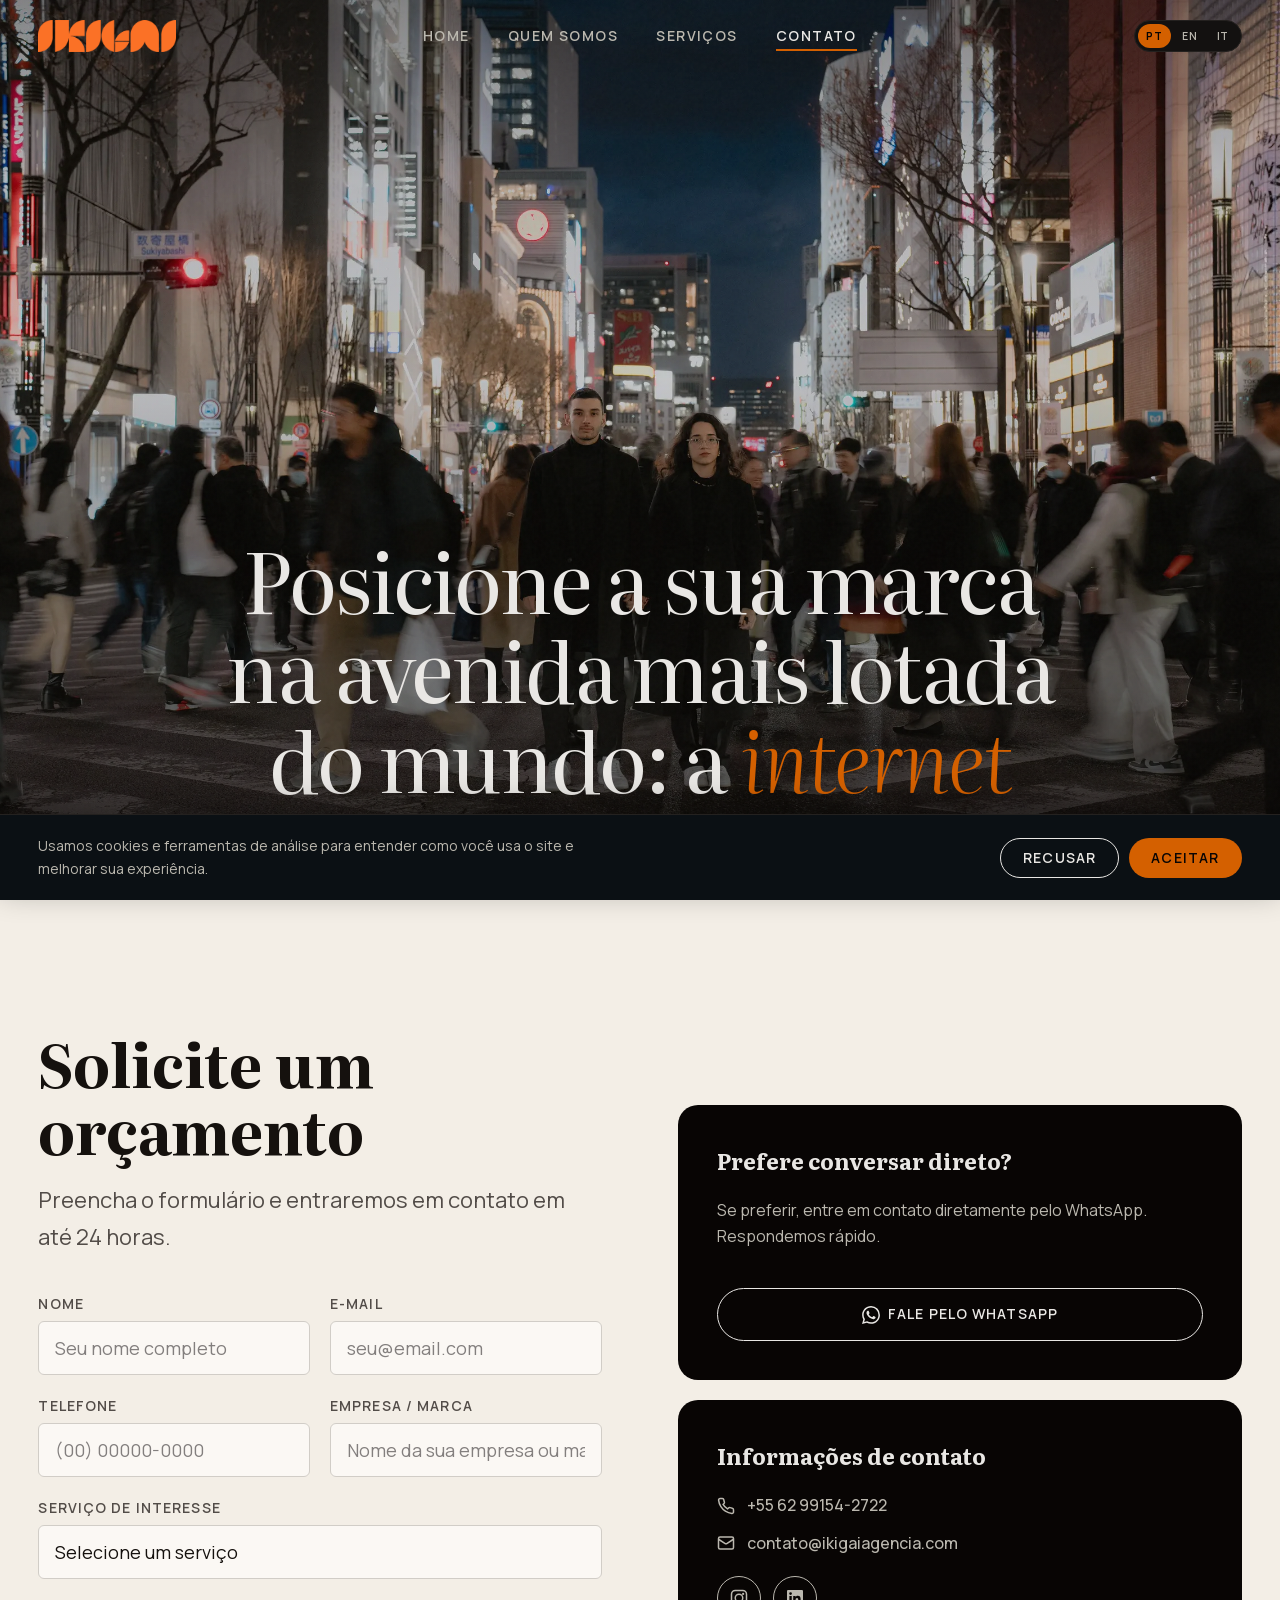
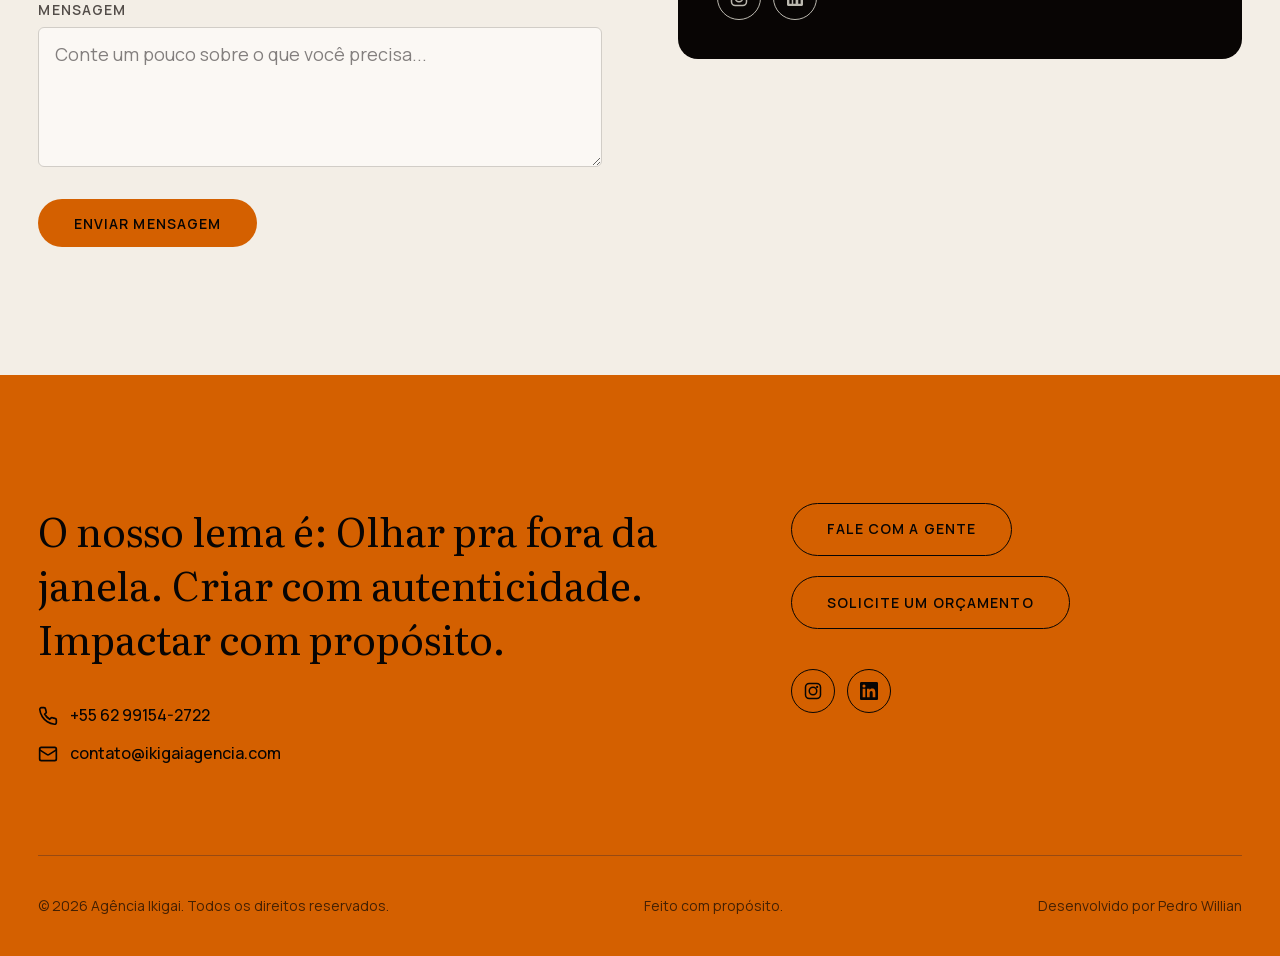
==== commit 8ed11c28: "Crédito do rodapé aponta para o LinkedIn em vez do Gmail pessoal O e-mail exposto em todas as página" ====
--- a/contato.html
+++ b/contato.html
@@ -23,7 +23,7 @@
 
   <title>Contato — Agência Ikigai</title>
   <link rel="icon" type="image/png" href="assets/logo_favicon.png">
-  <link rel="apple-touch-icon" href="assets/icon_png.png">
+  <link rel="apple-touch-icon" href="assets/logo_favicon.png">
   <link rel="preload" href="assets/fonts/manrope.woff2" as="font" type="font/woff2" crossorigin>
   <link rel="preload" href="assets/fonts/literata-normal.woff2" as="font" type="font/woff2" crossorigin>
   <link rel="stylesheet" href="css/style.css">
@@ -53,7 +53,7 @@
 
   <header class="header" role="banner">
     <a href="/" class="logo" aria-label="Ikigai - Página inicial">
-      <img src="assets/logo_header.png" alt="Agência Ikigai" class="logo__img">
+      <img src="assets/logo_header.png" alt="Agência Ikigai" class="logo__img" width="1472" height="342">
     </a>
     <nav class="nav" aria-label="Navegação principal">
       <a href="/" data-i18n="nav.home">Home</a>
@@ -76,7 +76,6 @@
     <a href="servicos" data-i18n="nav.services">Serviços</a>
     <a href="contato" data-i18n="nav.contact">Contato</a>
   </div>
-  <!-- HERO -->
   <!-- HERO -->
   <section id="main-content" class="hero hero--page hero--photo section--dark">
     <picture>
@@ -101,7 +100,7 @@
 
       <div class="reveal">
         <h2 class="section-title" data-i18n="cta.quote">Solicite um orçamento</h2>
-        <p class="section-desc" style="margin-bottom: var(--space-md);" data-i18n="contact.form.desc">Preencha o formulário e entraremos em contato em até 24 horas.</p>
+        <p class="section-desc mb-md" data-i18n="contact.form.desc">Preencha o formulário e entraremos em contato em até 24 horas.</p>
 
         <form class="form" action="https://api.web3forms.com/submit" method="POST" novalidate>
           <input type="hidden" name="access_key" value="4ffe1305-ec29-4b0c-a8c3-6fc9360edd80">
@@ -153,7 +152,7 @@
             <span class="form__error" data-i18n="contact.form.requiredError">Campo obrigatório</span>
           </div>
 
-          <button type="submit" class="btn btn--orange form__submit" style="align-self: flex-start; margin-top: var(--space-xs);" data-i18n="contact.form.submit" data-label-idle="contact.form.submit" data-label-busy="contact.form.submitting">Enviar mensagem</button>
+          <button type="submit" class="btn btn--orange form__submit" data-i18n="contact.form.submit" data-label-idle="contact.form.submit" data-label-busy="contact.form.submitting">Enviar mensagem</button>
         </form>
 
         <div class="form__success" role="status" aria-live="polite">
@@ -169,32 +168,32 @@
       </div>
 
       <!-- SIDEBAR -->
-      <div class="reveal reveal-d2" style="padding-top: var(--space-lg);">
+      <div class="reveal reveal-d2 pt-lg">
         <div class="info-card">
           <h3 class="info-card__title" data-i18n="contact.sidebar.whatsapp.title">Prefere conversar direto?</h3>
           <p class="info-card__text" data-i18n="contact.sidebar.whatsapp.text">Se preferir, entre em contato diretamente pelo WhatsApp. Respondemos rápido.</p>
-          <a href="https://api.whatsapp.com/send?phone=5562991542722&text=Ol%C3%A1%2C%20gostaria%20de%20saber%20mais%20sobre%20os%20servi%C3%A7os%20da%20Ikigai!" class="btn btn--outline" target="_blank" rel="noopener" style="width: 100%; justify-content: center;">
-            <svg viewBox="0 0 24 24" fill="currentColor" style="width:18px;height:18px;"><path d="M17.472 14.382c-.297-.149-1.758-.867-2.03-.967-.273-.099-.471-.148-.67.15-.197.297-.767.966-.94 1.164-.173.199-.347.223-.644.075-.297-.15-1.255-.463-2.39-1.475-.883-.788-1.48-1.761-1.653-2.059-.173-.297-.018-.458.13-.606.134-.133.298-.347.446-.52.149-.174.198-.298.298-.497.099-.198.05-.371-.025-.52-.075-.149-.669-1.612-.916-2.207-.242-.579-.487-.5-.669-.51-.173-.008-.371-.01-.57-.01-.198 0-.52.074-.792.372-.272.297-1.04 1.016-1.04 2.479 0 1.462 1.065 2.875 1.213 3.074.149.198 2.096 3.2 5.077 4.487.709.306 1.262.489 1.694.625.712.227 1.36.195 1.871.118.571-.085 1.758-.719 2.006-1.413.248-.694.248-1.289.173-1.413-.074-.124-.272-.198-.57-.347m-5.421 7.403h-.004a9.87 9.87 0 01-5.031-1.378l-.361-.214-3.741.982.998-3.648-.235-.374a9.86 9.86 0 01-1.51-5.26c.001-5.45 4.436-9.884 9.888-9.884 2.64 0 5.122 1.03 6.988 2.898a9.825 9.825 0 012.893 6.994c-.003 5.45-4.437 9.884-9.885 9.884m8.413-18.297A11.815 11.815 0 0012.05 0C5.495 0 .16 5.335.157 11.892c0 2.096.547 4.142 1.588 5.945L.057 24l6.305-1.654a11.882 11.882 0 005.683 1.448h.005c6.554 0 11.89-5.335 11.893-11.893a11.821 11.821 0 00-3.48-8.413z"/></svg>
+          <a href="https://api.whatsapp.com/send?phone=5562991542722&text=Ol%C3%A1%2C%20gostaria%20de%20saber%20mais%20sobre%20os%20servi%C3%A7os%20da%20Ikigai!" class="btn btn--outline btn--block" target="_blank" rel="noopener">
+            <svg class="icon-18" viewBox="0 0 24 24" fill="currentColor"><path d="M17.472 14.382c-.297-.149-1.758-.867-2.03-.967-.273-.099-.471-.148-.67.15-.197.297-.767.966-.94 1.164-.173.199-.347.223-.644.075-.297-.15-1.255-.463-2.39-1.475-.883-.788-1.48-1.761-1.653-2.059-.173-.297-.018-.458.13-.606.134-.133.298-.347.446-.52.149-.174.198-.298.298-.497.099-.198.05-.371-.025-.52-.075-.149-.669-1.612-.916-2.207-.242-.579-.487-.5-.669-.51-.173-.008-.371-.01-.57-.01-.198 0-.52.074-.792.372-.272.297-1.04 1.016-1.04 2.479 0 1.462 1.065 2.875 1.213 3.074.149.198 2.096 3.2 5.077 4.487.709.306 1.262.489 1.694.625.712.227 1.36.195 1.871.118.571-.085 1.758-.719 2.006-1.413.248-.694.248-1.289.173-1.413-.074-.124-.272-.198-.57-.347m-5.421 7.403h-.004a9.87 9.87 0 01-5.031-1.378l-.361-.214-3.741.982.998-3.648-.235-.374a9.86 9.86 0 01-1.51-5.26c.001-5.45 4.436-9.884 9.888-9.884 2.64 0 5.122 1.03 6.988 2.898a9.825 9.825 0 012.893 6.994c-.003 5.45-4.437 9.884-9.885 9.884m8.413-18.297A11.815 11.815 0 0012.05 0C5.495 0 .16 5.335.157 11.892c0 2.096.547 4.142 1.588 5.945L.057 24l6.305-1.654a11.882 11.882 0 005.683 1.448h.005c6.554 0 11.89-5.335 11.893-11.893a11.821 11.821 0 00-3.48-8.413z"/></svg>
             <span data-i18n="contact.sidebar.whatsapp.cta">Fale pelo WhatsApp</span>
           </a>
         </div>
 
         <div class="info-card">
           <h3 class="info-card__title" data-i18n="contact.sidebar.info.title">Informações de contato</h3>
-          <div class="footer__contact-row" style="color: var(--text-muted);">
-            <svg viewBox="0 0 24 24" fill="none" stroke="currentColor" stroke-width="2" style="width:18px;height:18px;"><path d="M22 16.92v3a2 2 0 01-2.18 2 19.79 19.79 0 01-8.63-3.07 19.5 19.5 0 01-6-6 19.79 19.79 0 01-3.07-8.67A2 2 0 014.11 2h3a2 2 0 012 1.72c.127.96.361 1.903.7 2.81a2 2 0 01-.45 2.11L8.09 9.91a16 16 0 006 6l1.27-1.27a2 2 0 012.11-.45c.907.339 1.85.573 2.81.7A2 2 0 0122 16.92z"/></svg>
+          <div class="footer__contact-row text-muted">
+            <svg class="icon-18" viewBox="0 0 24 24" fill="none" stroke="currentColor" stroke-width="2"><path d="M22 16.92v3a2 2 0 01-2.18 2 19.79 19.79 0 01-8.63-3.07 19.5 19.5 0 01-6-6 19.79 19.79 0 01-3.07-8.67A2 2 0 014.11 2h3a2 2 0 012 1.72c.127.96.361 1.903.7 2.81a2 2 0 01-.45 2.11L8.09 9.91a16 16 0 006 6l1.27-1.27a2 2 0 012.11-.45c.907.339 1.85.573 2.81.7A2 2 0 0122 16.92z"/></svg>
             <span>+55 62 99154-2722</span>
           </div>
-          <div class="footer__contact-row" style="color: var(--text-muted);">
-            <svg viewBox="0 0 24 24" fill="none" stroke="currentColor" stroke-width="2" style="width:18px;height:18px;"><rect x="2" y="4" width="20" height="16" rx="2"/><path d="M22 7l-8.97 5.7a1.94 1.94 0 01-2.06 0L2 7"/></svg>
+          <div class="footer__contact-row text-muted">
+            <svg class="icon-18" viewBox="0 0 24 24" fill="none" stroke="currentColor" stroke-width="2"><rect x="2" y="4" width="20" height="16" rx="2"/><path d="M22 7l-8.97 5.7a1.94 1.94 0 01-2.06 0L2 7"/></svg>
             <span>contato@ikigaiagencia.com</span>
           </div>
-          <div class="footer__social" style="margin-top: var(--space-sm);">
-            <a href="https://www.instagram.com/agencia.ikigai/" target="_blank" rel="noopener" aria-label="Instagram" style="border-color: var(--text-muted); color: var(--text-muted);">
+          <div class="footer__social footer__social--muted">
+            <a href="https://www.instagram.com/agencia.ikigai/" target="_blank" rel="noopener" aria-label="Instagram">
               <svg viewBox="0 0 24 24" fill="none" stroke="currentColor" stroke-width="2"><rect x="2" y="2" width="20" height="20" rx="5"/><circle cx="12" cy="12" r="5"/><circle cx="17.5" cy="6.5" r="1.5" fill="currentColor" stroke="none"/></svg>
             </a>
-            <a href="https://www.linkedin.com/company/ikigai-ag%C3%AAncia/" target="_blank" rel="noopener" aria-label="LinkedIn" style="border-color: var(--text-muted); color: var(--text-muted);">
-              <svg viewBox="0 0 24 24" fill="currentColor" style="width:16px;height:16px;"><path d="M20.447 20.452h-3.554v-5.569c0-1.328-.027-3.037-1.852-3.037-1.853 0-2.136 1.445-2.136 2.939v5.667H9.351V9h3.414v1.561h.046c.477-.9 1.637-1.85 3.37-1.85 3.601 0 4.267 2.37 4.267 5.455v6.286zM5.337 7.433a2.062 2.062 0 01-2.063-2.065 2.064 2.064 0 112.063 2.065zm1.782 13.019H3.555V9h3.564v11.452zM22.225 0H1.771C.792 0 0 .774 0 1.729v20.542C0 23.227.792 24 1.771 24h20.451C23.2 24 24 23.227 24 22.271V1.729C24 .774 23.2 0 22.222 0h.003z"/></svg>
+            <a href="https://www.linkedin.com/company/ikigai-ag%C3%AAncia/" target="_blank" rel="noopener" aria-label="LinkedIn">
+              <svg class="icon-16" viewBox="0 0 24 24" fill="currentColor"><path d="M20.447 20.452h-3.554v-5.569c0-1.328-.027-3.037-1.852-3.037-1.853 0-2.136 1.445-2.136 2.939v5.667H9.351V9h3.414v1.561h.046c.477-.9 1.637-1.85 3.37-1.85 3.601 0 4.267 2.37 4.267 5.455v6.286zM5.337 7.433a2.062 2.062 0 01-2.063-2.065 2.064 2.064 0 112.063 2.065zm1.782 13.019H3.555V9h3.564v11.452zM22.225 0H1.771C.792 0 0 .774 0 1.729v20.542C0 23.227.792 24 1.771 24h20.451C23.2 24 24 23.227 24 22.271V1.729C24 .774 23.2 0 22.222 0h.003z"/></svg>
             </a>
           </div>
         </div>
@@ -207,7 +206,7 @@
   <footer class="footer" role="contentinfo">
     <div class="footer__grid">
       <div>
-        <p class="footer__tagline" data-i18n="footer.tagline">Somos mais que uma agência de marketing: somos construtores de narrativas autênticas que refletem a essência única de cada marca.</p>
+        <p class="footer__tagline" data-i18n="footer.tagline">O nosso lema é: Olhar pra fora da janela. Criar com autenticidade. Impactar com propósito.</p>
         <div class="footer__contact-row">
           <svg viewBox="0 0 24 24" fill="none" stroke="currentColor" stroke-width="2"><path d="M22 16.92v3a2 2 0 01-2.18 2 19.79 19.79 0 01-8.63-3.07 19.5 19.5 0 01-6-6 19.79 19.79 0 01-3.07-8.67A2 2 0 014.11 2h3a2 2 0 012 1.72c.127.96.361 1.903.7 2.81a2 2 0 01-.45 2.11L8.09 9.91a16 16 0 006 6l1.27-1.27a2 2 0 012.11-.45c.907.339 1.85.573 2.81.7A2 2 0 0122 16.92z"/></svg>
           <span>+55 62 99154-2722</span>
@@ -233,7 +232,7 @@
     <div class="footer__bottom">
       <span>&copy; <span id="copyright-year"></span> <span data-i18n="footer.rightsSuffix">Agência Ikigai. Todos os direitos reservados.</span></span>
       <span data-i18n="footer.made">Feito com propósito.</span>
-      <span data-i18n-html="footer.devCredit">Desenvolvido por <a href="mailto:pedrowilian13@gmail.com">pedrowilian13@gmail.com</a></span>
+      <span data-i18n-html="footer.devCredit">Desenvolvido por <a href="https://www.linkedin.com/in/pedro-willian-moraes-louren%C3%A7o-121030289/" target="_blank" rel="noopener">Pedro Willian</a></span>
     </div>
   </footer>
 
@@ -245,8 +244,8 @@
     </div>
   </div>
 
-  <script src="js/main.js"></script>
-  <script src="js/i18n.js"></script>
-  <script src="js/consent.js"></script>
+  <script src="js/main.js" defer></script>
+  <script src="js/i18n.js" defer></script>
+  <script src="js/consent.js" defer></script>
 </body>
 </html>
--- a/css/style.css
+++ b/css/style.css
@@ -224,13 +224,13 @@
 .btn--outline:hover { background: var(--text-on-dark); color: var(--dark); transform: translateY(-2px); }
 .btn--outline-dark { border: 1.5px solid var(--text-on-warm); color: var(--text-on-warm); }
 .btn--outline-dark:hover { background: var(--text-on-warm); color: var(--warm); transform: translateY(-2px); }
+.btn--block { width: 100%; justify-content: center; }
 
 /* ===== SECTIONS ===== */
 .section { padding-block: var(--space-xl); }
 .section--dark { background: var(--dark); color: var(--text-on-dark); }
 .section--surface { background: var(--dark-surface); color: var(--text-on-dark); }
 .section--warm { background: var(--warm); color: var(--text-on-warm); }
-.section--orange { background: var(--orange); color: var(--dark); }
 /* Fills the viewport and centers its content vertically instead of relying
    on padding-block to space it out — lets a section occupy exactly one
    screen without needing to scroll inside it to see the rest. */
@@ -240,13 +240,6 @@
   display: flex; align-items: center;
 }
 
-.section-label {
-  font-size: var(--text-xs); font-weight: 600;
-  text-transform: uppercase; letter-spacing: 0.15em;
-  color: var(--orange); margin-bottom: var(--space-sm);
-  display: flex; align-items: center; gap: 0.75rem;
-}
-.section-label::before { content: ''; width: 24px; height: 1.5px; background: var(--orange); flex-shrink: 0; }
 .section-title {
   font-family: var(--font-display); font-size: var(--text-2xl);
   font-weight: 700; line-height: 1.12; margin-bottom: var(--space-sm);
@@ -764,9 +757,10 @@
   background:
     radial-gradient(60px 60px at var(--spot-x, 50%) var(--spot-y, 50%), oklch(0.97 0.02 55), transparent 70%),
     radial-gradient(200px 200px at var(--spot-x, 50%) var(--spot-y, 50%), oklch(0.68 0.19 55), transparent 70%);
-  -webkit-mask: linear-gradient(#fff 0 0) content-box, linear-gradient(#fff 0 0);
+  /* máscara só usa o alfa: qualquer cor opaca serve, então usa um token */
+  -webkit-mask: linear-gradient(var(--dark) 0 0) content-box, linear-gradient(var(--dark) 0 0);
   -webkit-mask-composite: xor;
-  mask: linear-gradient(#fff 0 0) content-box, linear-gradient(#fff 0 0);
+  mask: linear-gradient(var(--dark) 0 0) content-box, linear-gradient(var(--dark) 0 0);
   mask-composite: exclude;
   opacity: 0; transition: opacity 0.5s var(--ease-smooth);
 }
@@ -882,6 +876,7 @@
 }
 .section--warm .service-detail { border-color: var(--border-warm); }
 .service-detail:last-child { border-bottom: none; }
+.service-detail--no-border { border-bottom: none; }
 .service-detail--flip { direction: rtl; }
 .service-detail--flip > * { direction: ltr; }
 .service-detail__title { font-family: var(--font-display); font-size: var(--text-xl); font-weight: 700; line-height: 1.15; margin-bottom: 0.5rem; text-wrap: balance; }
@@ -938,6 +933,7 @@
   letter-spacing: 0.1em; color: var(--orange); margin-bottom: 0.35rem;
 }
 .spec-group__note { font-size: 0.7rem; color: var(--text-muted); margin-bottom: 0.35rem; }
+.spec-group__note--spaced { margin-top: 0.75rem; margin-bottom: 0; }
 
 /* "Para quem é" — closing qualifier on each service */
 .audience-note { margin-block: 0.6rem; padding-top: 0.6rem; border-top: 1px solid var(--border-dark); }
@@ -1007,6 +1003,7 @@
 /* Honeypot — invisible to real visitors, present for bots that auto-fill
    every field; Web3Forms rejects the submission server-side if it's set. */
 .form__honeypot { position: absolute; opacity: 0; height: 0; width: 0; pointer-events: none; }
+.form__submit { align-self: flex-start; margin-top: var(--space-xs); }
 .form__submit:disabled { opacity: 0.6; cursor: not-allowed; transform: none; box-shadow: none; }
 .form__success {
   display: none; padding: var(--space-md); border-radius: var(--r-md);
@@ -1120,7 +1117,7 @@
 .info-card__title { font-family: var(--font-display); font-size: var(--text-lg); margin-bottom: var(--space-sm); }
 .info-card__text { color: var(--text-muted); font-size: var(--text-sm); margin-bottom: var(--space-md); line-height: 1.6; }
 
-/* ===== INTRO OVERLAY (teste) ===== */
+/* ===== INTRO OVERLAY (vídeo de abertura da Home) ===== */
 /* z-index is a literal above --z-modal (100), not the token itself — the
    header uses --z-modal too, and at equal z-index the later element in DOM
    order (the header, which comes right after this block) wins the paint
@@ -1171,6 +1168,8 @@
 .footer__social a:hover { background: var(--dark); color: var(--orange); }
 .footer__social a:focus-visible { outline: 2px solid var(--dark); outline-offset: 3px; }
 .footer__social svg { width: 18px; height: 18px; }
+/* variante sobre fundo escuro (card de contato), em vez do laranja do footer */
+.footer__social--muted a { border-color: var(--text-muted); color: var(--text-muted); }
 .footer__bottom {
   max-width: var(--max-w); margin-inline: auto; padding-top: var(--space-md);
   border-top: 1px solid oklch(0.45 0.1 50);
@@ -1292,3 +1291,21 @@
   .hero__headline .word { opacity: 1; transform: none; }
   html { scroll-behavior: auto; }
 }
+
+/* ===== UTILITIES (overrides) ===== */
+/* Ajustes pontuais de layout usados direto no HTML. Ficam no fim do arquivo
+   de propósito: precisam vencer as regras de componente de mesma
+   especificidade, como o antigo style="" fazia. Valores sempre dos tokens. */
+.text-center    { text-align: center; }
+.text-muted     { color: var(--text-muted); }
+.mx-auto        { margin-inline: auto; }
+.mt-sm          { margin-top: var(--space-sm); }
+.mt-md          { margin-top: var(--space-md); }
+.mt-lg          { margin-top: var(--space-lg); }
+.mb-sm          { margin-bottom: var(--space-sm); }
+.mb-md          { margin-bottom: var(--space-md); }
+.mb-para        { margin-bottom: 0.85em; } /* ritmo entre parágrafos de um mesmo bloco */
+.pt-lg          { padding-top: var(--space-lg); }
+.justify-center { justify-content: center; }
+svg.icon-16      { width: 16px; height: 16px; }
+svg.icon-18      { width: 18px; height: 18px; }
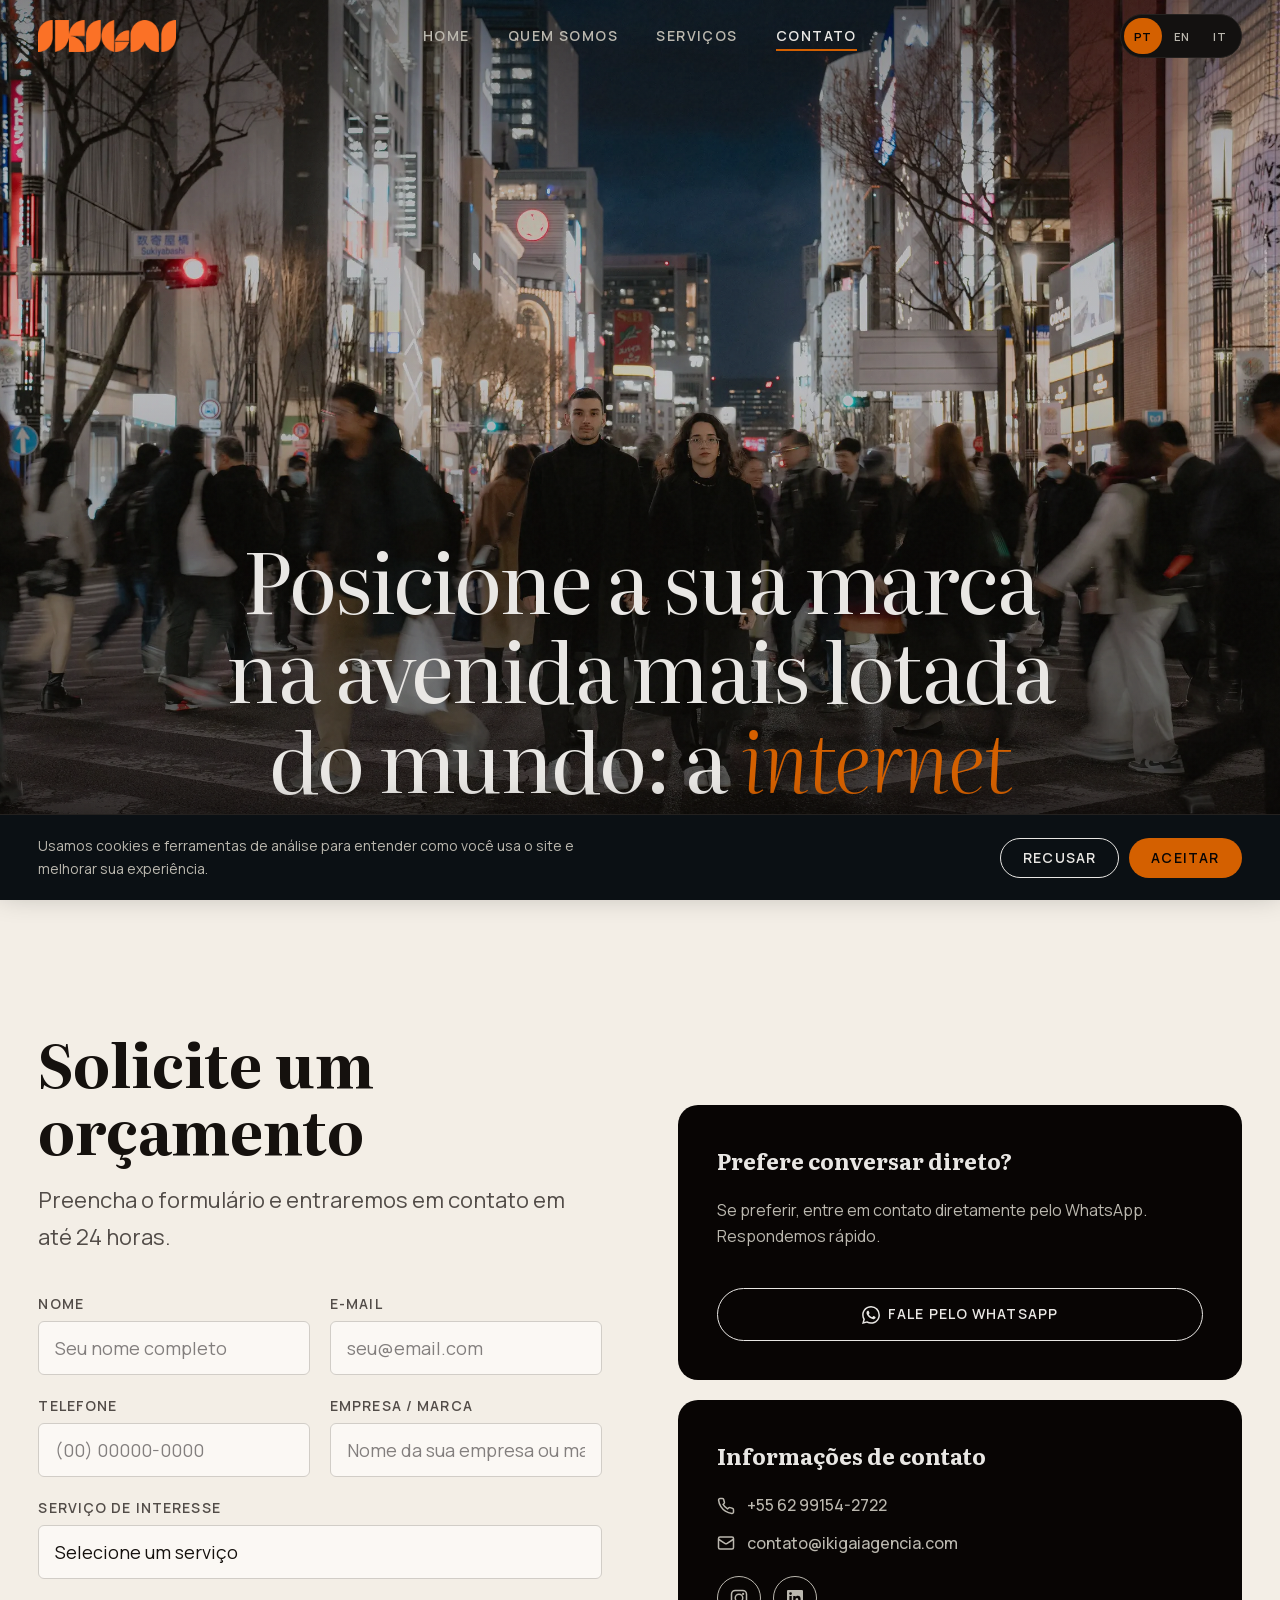
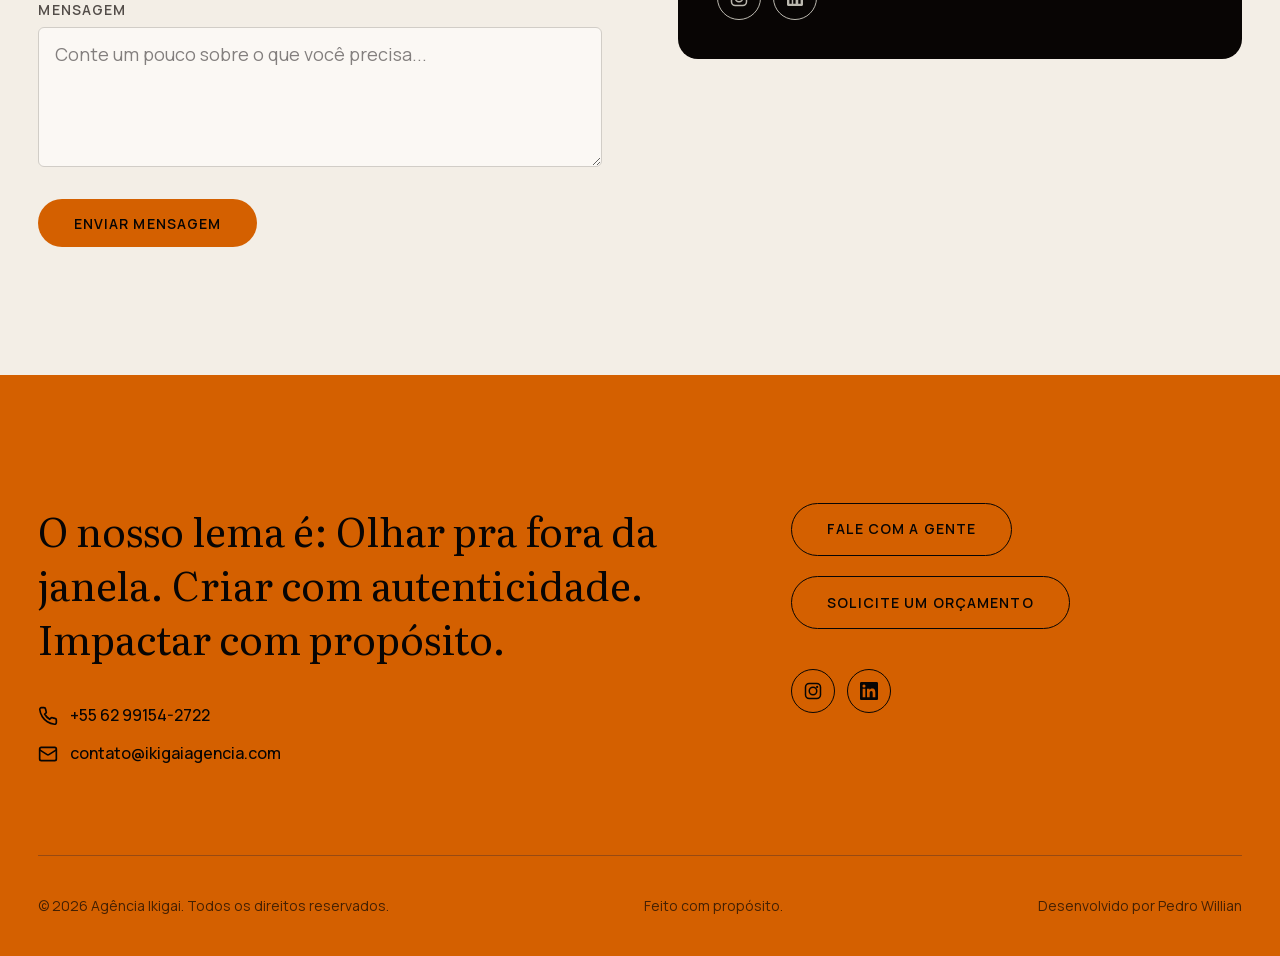
==== commit 9210f5c5: "Seletor de idioma: alvos de toque maiores e acessível a leitor de tela - Botões PT/EN/IT de ~27x22px" ====
--- a/contato.html
+++ b/contato.html
@@ -61,10 +61,10 @@
       <a href="servicos" data-i18n="nav.services">Serviços</a>
       <a href="contato" class="active" data-i18n="nav.contact">Contato</a>
     </nav>
-    <div class="lang-switch">
-      <button class="lang-switch__btn active" data-lang="pt">PT</button>
-      <button class="lang-switch__btn" data-lang="en">EN</button>
-      <button class="lang-switch__btn" data-lang="it">IT</button>
+    <div class="lang-switch" role="group" aria-label="Idioma" data-i18n="a11y.language" data-i18n-attr="aria-label">
+      <button type="button" class="lang-switch__btn active" data-lang="pt" lang="pt-BR" aria-label="Português" aria-pressed="true">PT</button>
+      <button type="button" class="lang-switch__btn" data-lang="en" lang="en" aria-label="English" aria-pressed="false">EN</button>
+      <button type="button" class="lang-switch__btn" data-lang="it" lang="it" aria-label="Italiano" aria-pressed="false">IT</button>
     </div>
     <button class="hamburger" aria-label="Abrir menu" aria-expanded="false">
       <span></span><span></span><span></span>
--- a/css/style.css
+++ b/css/style.css
@@ -168,9 +168,11 @@
    corner instead of letting it centre with the rest of the menu. */
 .header .lang-switch { justify-self: end; }
 .lang-switch__btn {
-  font-family: var(--font-body); font-size: 0.65rem; font-weight: 600;
+  font-family: var(--font-body); font-size: 0.7rem; font-weight: 600;
   letter-spacing: 0.05em; text-transform: uppercase;
-  padding: 0.3rem 0.55rem; border-radius: var(--r-pill);
+  /* alvo de toque de 36px (antes ~27x22): o site é acessado muito pelo celular */
+  display: inline-flex; align-items: center; justify-content: center;
+  min-width: 36px; min-height: 36px; padding: 0 0.6rem; border-radius: var(--r-pill);
   color: var(--text-muted); cursor: pointer;
   transition: all 0.3s var(--ease-smooth);
   border: none; background: none;
@@ -1228,7 +1230,7 @@
   .header { display: flex; justify-content: space-between; gap: var(--space-sm); }
   .logo { flex-shrink: 0; }
   .lang-switch { order: 2; margin-left: auto; }
-  .hamburger { order: 3; }
+  .hamburger { order: 3; flex-shrink: 0; } /* nunca espremer o botão de menu */
   .hero { height: auto; min-height: 100vh; min-height: 100dvh; align-items: center; justify-content: center; }
   .hero__content { text-align: center; display: flex; flex-direction: column; align-items: center; padding-top: 30vh; }
   .hero__headline { margin-bottom: 10vh; }
@@ -1276,11 +1278,16 @@
   .footer__bottom { flex-direction: column; gap: 0.5rem; text-align: center; }
 }
 @media (max-width: 480px) {
-  .lang-switch__btn { font-size: 0.6rem; padding: 0.25rem 0.45rem; }
+  .lang-switch__btn { font-size: 0.65rem; min-width: 34px; min-height: 34px; padding: 0 0.5rem; }
   .hero__headline { font-size: var(--text-2xl); }
   .hero__cta { flex-direction: column; align-items: center; }
   .hero__cta .btn { width: 100%; justify-content: center; }
   .service-item__num .service-item__icon { display: none; }
+}
+
+@media (max-width: 360px) {
+  /* logo + seletor de idioma (alvos de 34px) + menu precisam caber em 320px */
+  .logo__img { height: 26px; }
 }
 
 /* ===== REDUCED MOTION ===== */
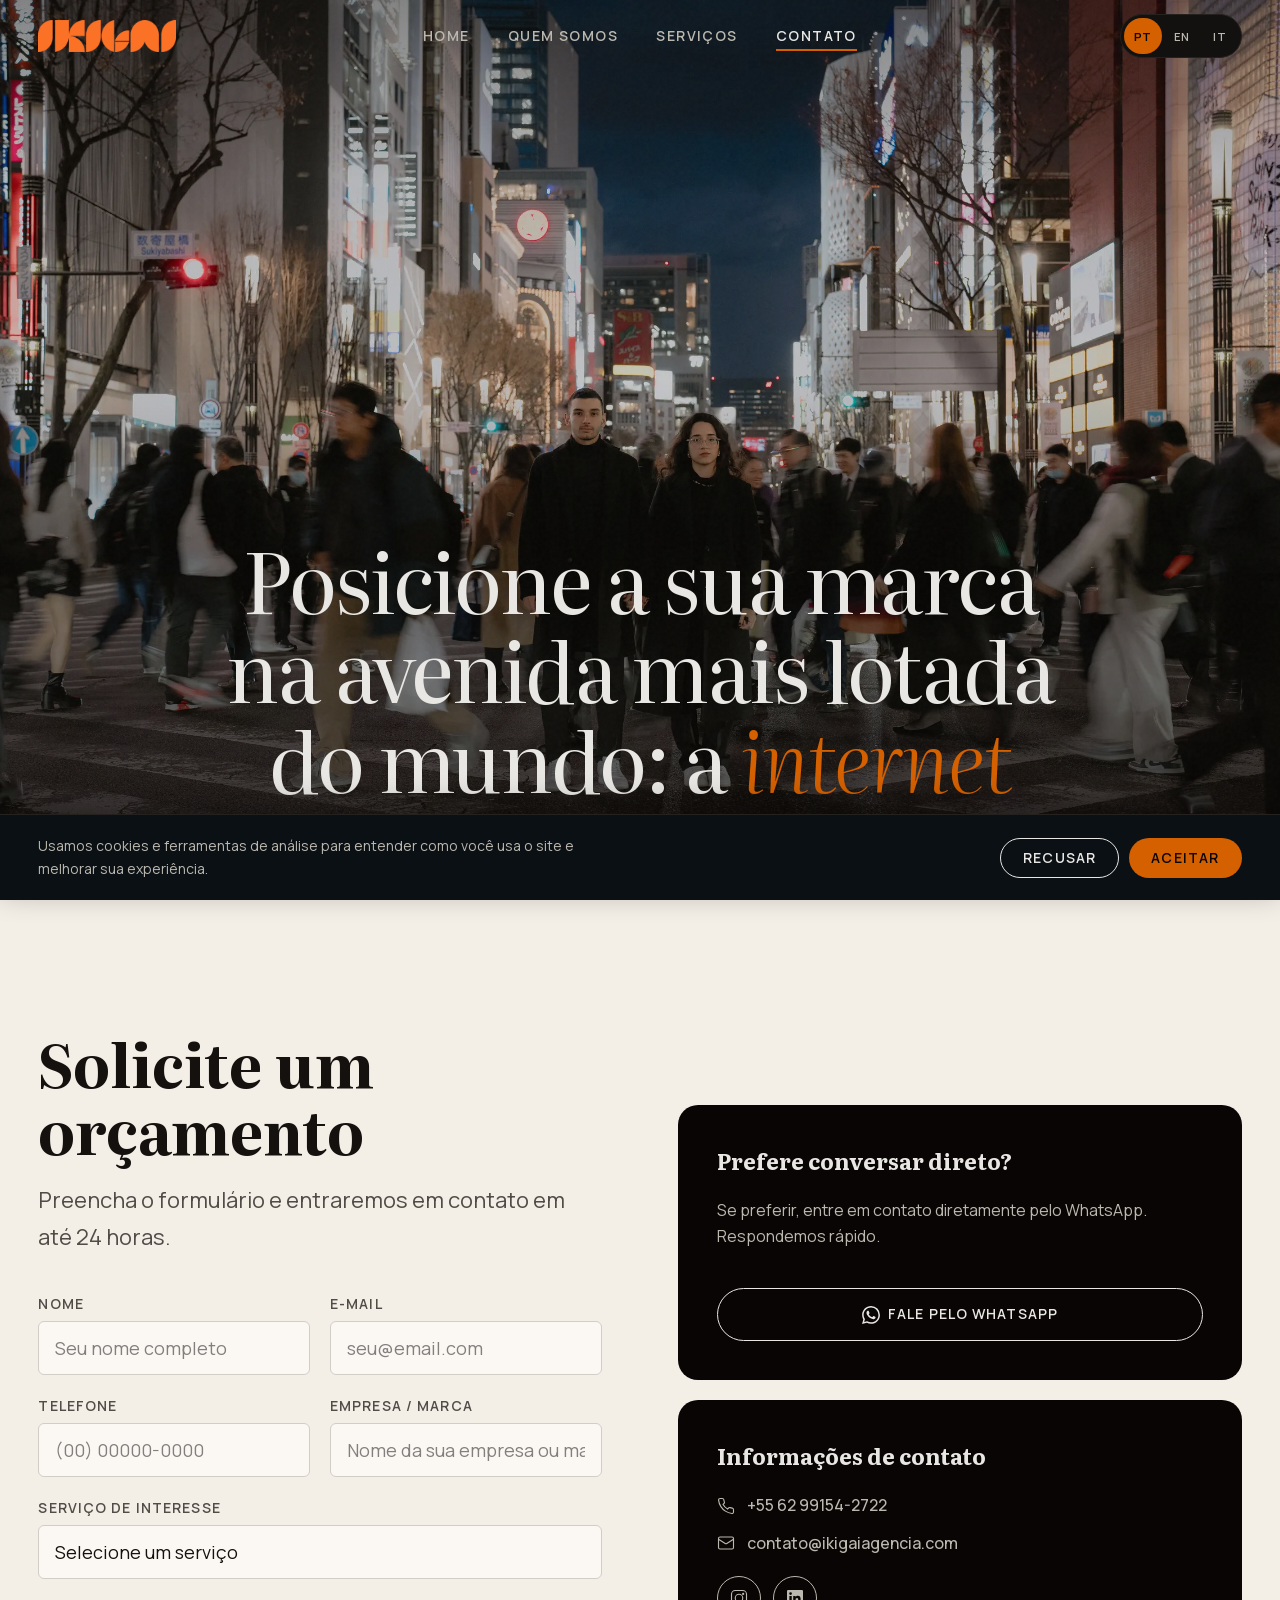
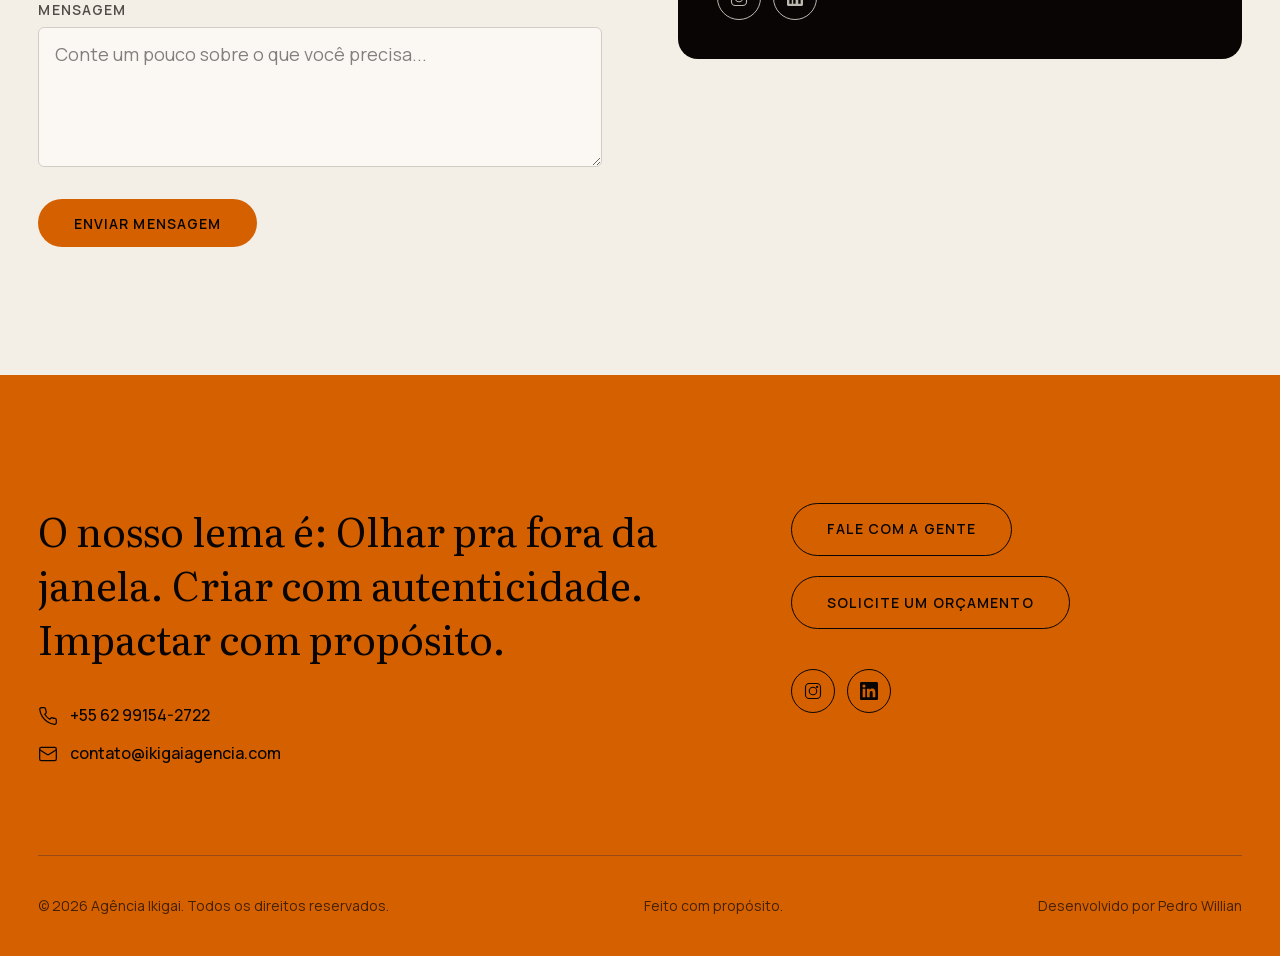
==== commit 8991bdb8: "Ícones repetidos num sprite (assets/icons.svg) e traço 1.5 Seta, Instagram, telefone, e-mail, Linked" ====
--- a/contato.html
+++ b/contato.html
@@ -173,7 +173,7 @@
           <h3 class="info-card__title" data-i18n="contact.sidebar.whatsapp.title">Prefere conversar direto?</h3>
           <p class="info-card__text" data-i18n="contact.sidebar.whatsapp.text">Se preferir, entre em contato diretamente pelo WhatsApp. Respondemos rápido.</p>
           <a href="https://api.whatsapp.com/send?phone=5562991542722&text=Ol%C3%A1%2C%20gostaria%20de%20saber%20mais%20sobre%20os%20servi%C3%A7os%20da%20Ikigai!" class="btn btn--outline btn--block" target="_blank" rel="noopener">
-            <svg class="icon-18" viewBox="0 0 24 24" fill="currentColor"><path d="M17.472 14.382c-.297-.149-1.758-.867-2.03-.967-.273-.099-.471-.148-.67.15-.197.297-.767.966-.94 1.164-.173.199-.347.223-.644.075-.297-.15-1.255-.463-2.39-1.475-.883-.788-1.48-1.761-1.653-2.059-.173-.297-.018-.458.13-.606.134-.133.298-.347.446-.52.149-.174.198-.298.298-.497.099-.198.05-.371-.025-.52-.075-.149-.669-1.612-.916-2.207-.242-.579-.487-.5-.669-.51-.173-.008-.371-.01-.57-.01-.198 0-.52.074-.792.372-.272.297-1.04 1.016-1.04 2.479 0 1.462 1.065 2.875 1.213 3.074.149.198 2.096 3.2 5.077 4.487.709.306 1.262.489 1.694.625.712.227 1.36.195 1.871.118.571-.085 1.758-.719 2.006-1.413.248-.694.248-1.289.173-1.413-.074-.124-.272-.198-.57-.347m-5.421 7.403h-.004a9.87 9.87 0 01-5.031-1.378l-.361-.214-3.741.982.998-3.648-.235-.374a9.86 9.86 0 01-1.51-5.26c.001-5.45 4.436-9.884 9.888-9.884 2.64 0 5.122 1.03 6.988 2.898a9.825 9.825 0 012.893 6.994c-.003 5.45-4.437 9.884-9.885 9.884m8.413-18.297A11.815 11.815 0 0012.05 0C5.495 0 .16 5.335.157 11.892c0 2.096.547 4.142 1.588 5.945L.057 24l6.305-1.654a11.882 11.882 0 005.683 1.448h.005c6.554 0 11.89-5.335 11.893-11.893a11.821 11.821 0 00-3.48-8.413z"/></svg>
+            <svg class="icon-18" viewBox="0 0 24 24" fill="currentColor" aria-hidden="true"><use href="assets/icons.svg#whatsapp"/></svg>
             <span data-i18n="contact.sidebar.whatsapp.cta">Fale pelo WhatsApp</span>
           </a>
         </div>
@@ -181,19 +181,19 @@
         <div class="info-card">
           <h3 class="info-card__title" data-i18n="contact.sidebar.info.title">Informações de contato</h3>
           <div class="footer__contact-row text-muted">
-            <svg class="icon-18" viewBox="0 0 24 24" fill="none" stroke="currentColor" stroke-width="2"><path d="M22 16.92v3a2 2 0 01-2.18 2 19.79 19.79 0 01-8.63-3.07 19.5 19.5 0 01-6-6 19.79 19.79 0 01-3.07-8.67A2 2 0 014.11 2h3a2 2 0 012 1.72c.127.96.361 1.903.7 2.81a2 2 0 01-.45 2.11L8.09 9.91a16 16 0 006 6l1.27-1.27a2 2 0 012.11-.45c.907.339 1.85.573 2.81.7A2 2 0 0122 16.92z"/></svg>
+            <svg class="icon-18" viewBox="0 0 24 24" fill="none" stroke="currentColor" stroke-width="1.5" aria-hidden="true"><use href="assets/icons.svg#phone"/></svg>
             <span>+55 62 99154-2722</span>
           </div>
           <div class="footer__contact-row text-muted">
-            <svg class="icon-18" viewBox="0 0 24 24" fill="none" stroke="currentColor" stroke-width="2"><rect x="2" y="4" width="20" height="16" rx="2"/><path d="M22 7l-8.97 5.7a1.94 1.94 0 01-2.06 0L2 7"/></svg>
+            <svg class="icon-18" viewBox="0 0 24 24" fill="none" stroke="currentColor" stroke-width="1.5" aria-hidden="true"><use href="assets/icons.svg#email"/></svg>
             <span>contato@ikigaiagencia.com</span>
           </div>
           <div class="footer__social footer__social--muted">
             <a href="https://www.instagram.com/agencia.ikigai/" target="_blank" rel="noopener" aria-label="Instagram">
-              <svg viewBox="0 0 24 24" fill="none" stroke="currentColor" stroke-width="2"><rect x="2" y="2" width="20" height="20" rx="5"/><circle cx="12" cy="12" r="5"/><circle cx="17.5" cy="6.5" r="1.5" fill="currentColor" stroke="none"/></svg>
+              <svg viewBox="0 0 24 24" fill="none" stroke="currentColor" stroke-width="1.5" aria-hidden="true"><use href="assets/icons.svg#instagram"/></svg>
             </a>
             <a href="https://www.linkedin.com/company/ikigai-ag%C3%AAncia/" target="_blank" rel="noopener" aria-label="LinkedIn">
-              <svg class="icon-16" viewBox="0 0 24 24" fill="currentColor"><path d="M20.447 20.452h-3.554v-5.569c0-1.328-.027-3.037-1.852-3.037-1.853 0-2.136 1.445-2.136 2.939v5.667H9.351V9h3.414v1.561h.046c.477-.9 1.637-1.85 3.37-1.85 3.601 0 4.267 2.37 4.267 5.455v6.286zM5.337 7.433a2.062 2.062 0 01-2.063-2.065 2.064 2.064 0 112.063 2.065zm1.782 13.019H3.555V9h3.564v11.452zM22.225 0H1.771C.792 0 0 .774 0 1.729v20.542C0 23.227.792 24 1.771 24h20.451C23.2 24 24 23.227 24 22.271V1.729C24 .774 23.2 0 22.222 0h.003z"/></svg>
+              <svg class="icon-16" viewBox="0 0 24 24" fill="currentColor" aria-hidden="true"><use href="assets/icons.svg#linkedin"/></svg>
             </a>
           </div>
         </div>
@@ -208,11 +208,11 @@
       <div>
         <p class="footer__tagline" data-i18n="footer.tagline">O nosso lema é: Olhar pra fora da janela. Criar com autenticidade. Impactar com propósito.</p>
         <div class="footer__contact-row">
-          <svg viewBox="0 0 24 24" fill="none" stroke="currentColor" stroke-width="2"><path d="M22 16.92v3a2 2 0 01-2.18 2 19.79 19.79 0 01-8.63-3.07 19.5 19.5 0 01-6-6 19.79 19.79 0 01-3.07-8.67A2 2 0 014.11 2h3a2 2 0 012 1.72c.127.96.361 1.903.7 2.81a2 2 0 01-.45 2.11L8.09 9.91a16 16 0 006 6l1.27-1.27a2 2 0 012.11-.45c.907.339 1.85.573 2.81.7A2 2 0 0122 16.92z"/></svg>
+          <svg viewBox="0 0 24 24" fill="none" stroke="currentColor" stroke-width="1.5" aria-hidden="true"><use href="assets/icons.svg#phone"/></svg>
           <span>+55 62 99154-2722</span>
         </div>
         <div class="footer__contact-row">
-          <svg viewBox="0 0 24 24" fill="none" stroke="currentColor" stroke-width="2"><rect x="2" y="4" width="20" height="16" rx="2"/><path d="M22 7l-8.97 5.7a1.94 1.94 0 01-2.06 0L2 7"/></svg>
+          <svg viewBox="0 0 24 24" fill="none" stroke="currentColor" stroke-width="1.5" aria-hidden="true"><use href="assets/icons.svg#email"/></svg>
           <span>contato@ikigaiagencia.com</span>
         </div>
       </div>
@@ -221,10 +221,10 @@
         <a href="contato" class="btn btn--outline" data-i18n="cta.quote">Solicite um orçamento</a>
         <div class="footer__social">
           <a href="https://www.instagram.com/agencia.ikigai/" target="_blank" rel="noopener" aria-label="Instagram">
-            <svg viewBox="0 0 24 24" fill="none" stroke="currentColor" stroke-width="2"><rect x="2" y="2" width="20" height="20" rx="5"/><circle cx="12" cy="12" r="5"/><circle cx="17.5" cy="6.5" r="1.5" fill="currentColor" stroke="none"/></svg>
+            <svg viewBox="0 0 24 24" fill="none" stroke="currentColor" stroke-width="1.5" aria-hidden="true"><use href="assets/icons.svg#instagram"/></svg>
           </a>
           <a href="https://www.linkedin.com/company/ikigai-ag%C3%AAncia/" target="_blank" rel="noopener" aria-label="LinkedIn">
-            <svg viewBox="0 0 24 24" fill="currentColor"><path d="M20.447 20.452h-3.554v-5.569c0-1.328-.027-3.037-1.852-3.037-1.853 0-2.136 1.445-2.136 2.939v5.667H9.351V9h3.414v1.561h.046c.477-.9 1.637-1.85 3.37-1.85 3.601 0 4.267 2.37 4.267 5.455v6.286zM5.337 7.433a2.062 2.062 0 01-2.063-2.065 2.064 2.064 0 112.063 2.065zm1.782 13.019H3.555V9h3.564v11.452zM22.225 0H1.771C.792 0 0 .774 0 1.729v20.542C0 23.227.792 24 1.771 24h20.451C23.2 24 24 23.227 24 22.271V1.729C24 .774 23.2 0 22.222 0h.003z"/></svg>
+            <svg viewBox="0 0 24 24" fill="currentColor" aria-hidden="true"><use href="assets/icons.svg#linkedin"/></svg>
           </a>
         </div>
       </div>
--- a/css/style.css
+++ b/css/style.css
@@ -650,7 +650,7 @@
   box-shadow: 0 6px 24px var(--orange-glow);
 }
 .service-item__arrow svg {
-  width: 18px; height: 18px; stroke: var(--dark); stroke-width: 2;
+  width: 18px; height: 18px; stroke: var(--dark); stroke-width: 1.5;
 }
 .service-item:active .service-item__arrow {
   transform: rotate(-45deg) scale(0.96);
@@ -844,7 +844,7 @@
   background: var(--orange); display: grid; place-items: center;
   transition: transform 0.5s var(--ease-out), box-shadow 0.4s var(--ease-smooth);
 }
-.founder-card__cta svg { width: 20px; height: 20px; stroke: var(--dark); stroke-width: 2; }
+.founder-card__cta svg { width: 20px; height: 20px; stroke: var(--dark); stroke-width: 1.5; }
 .founder-card:hover .founder-card__cta { transform: rotate(-45deg) scale(1.08); box-shadow: 0 6px 24px var(--orange-glow); }
 .founder-card__cta:active { transform: rotate(-45deg) scale(0.96); }
 .founder-card__cta:focus-visible { outline: 2px solid var(--orange); outline-offset: 3px; }
@@ -1083,7 +1083,7 @@
   background: var(--orange); display: grid; place-items: center;
   transition: transform 0.5s var(--ease-out), box-shadow 0.4s var(--ease-smooth);
 }
-.project-card__social svg { width: 20px; height: 20px; stroke: var(--dark); stroke-width: 2; }
+.project-card__social svg { width: 20px; height: 20px; stroke: var(--dark); stroke-width: 1.5; }
 .project-card__social:hover { transform: scale(1.08); box-shadow: 0 6px 24px var(--orange-glow); }
 .project-card__social:active { transform: scale(0.96); }
 .project-card__social:focus-visible { outline: 2px solid var(--orange); outline-offset: 3px; }
